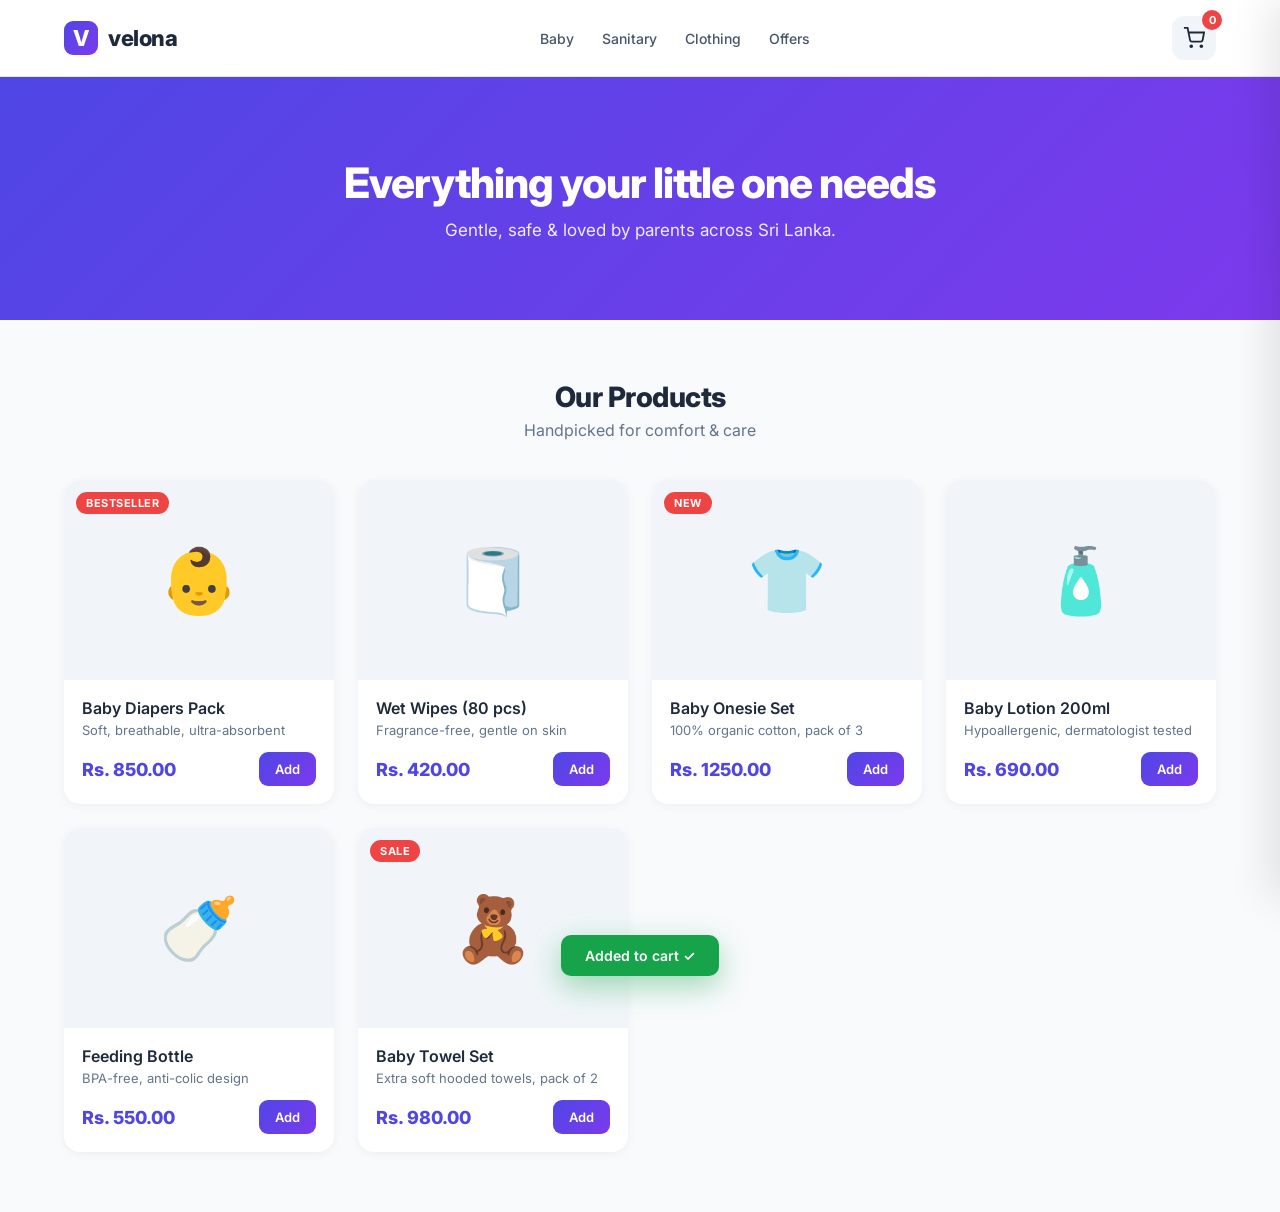
==== index.html @ c4cce5a5 "Initial commit - Velona shop" ====
<!DOCTYPE html>
<html lang="en">
<head>
<meta charset="UTF-8">
<meta name="viewport" content="width=device-width, initial-scale=1.0">
<title>Velona — Baby Shop</title>
<link rel="stylesheet" href="style.css">
</head>
<body>

<!-- ============ NAVBAR ============ -->
<header class="navbar">
  <div class="nav-inner">
    <a href="index.html" class="logo">
      <span class="logo-mark">V</span>
      <span>velona</span>
    </a>
    <nav class="nav-links">
      <a href="#">Baby</a>
      <a href="#">Sanitary</a>
      <a href="#">Clothing</a>
      <a href="#">Offers</a>
    </nav>
    <button class="cart-btn" onclick="openCart()">
      <svg width="22" height="22" viewBox="0 0 24 24" fill="none" stroke="currentColor" stroke-width="2">
        <circle cx="9" cy="21" r="1"/><circle cx="20" cy="21" r="1"/>
        <path d="M1 1h4l2.68 13.39a2 2 0 0 0 2 1.61h9.72a2 2 0 0 0 2-1.61L23 6H6"/>
      </svg>
      <span class="cart-count" id="cartCount">0</span>
    </button>
  </div>
</header>

<!-- ============ HERO ============ -->
<section class="hero">
  <div class="hero-content">
    <h1>Everything your little one needs</h1>
    <p>Gentle, safe & loved by parents across Sri Lanka.</p>
  </div>
</section>

<!-- ============ PRODUCTS ============ -->
<section class="products">
  <div class="section-head">
    <h2>Our Products</h2>
    <p>Handpicked for comfort & care</p>
  </div>

  <div class="product-grid" id="productGrid">
    <!-- Products loaded by JS -->
  </div>
</section>

<!-- ============ CART DRAWER ============ -->
<div class="cart-overlay" id="cartOverlay" onclick="closeCart()"></div>
<aside class="cart-drawer" id="cartDrawer">
  <div class="cart-head">
    <h3>Your Cart</h3>
    <button onclick="closeCart()" class="close-cart">✕</button>
  </div>

  <div class="cart-items" id="cartItems">
    <p class="empty-cart">Your cart is empty 🛒</p>
  </div>

  <div class="cart-foot">
    <div class="cart-total">
      <span>Total</span>
      <strong id="cartTotal">Rs. 0.00</strong>
    </div>
    <button class="checkout-btn" id="checkoutBtn" onclick="goToCheckout()" disabled>
      Proceed to Checkout →
    </button>
  </div>
</aside>

<!-- ============ TOAST ============ -->
<div class="toast" id="toast">Added to cart ✓</div>

<script src="script.js"></script>
</body>
</html>
---- style.css ----
@import url('https://fonts.googleapis.com/css2?family=Inter:wght@400;500;600;700;800&display=swap');

* {
  box-sizing: border-box;
  font-family: 'Inter', sans-serif;
  margin: 0;
  padding: 0;
}

body {
  background: #f8fafc;
  color: #1e293b;
}

/* ============ NAVBAR ============ */
.navbar {
  background: white;
  border-bottom: 1px solid #e2e8f0;
  position: sticky;
  top: 0;
  z-index: 100;
}

.nav-inner {
  max-width: 1200px;
  margin: 0 auto;
  padding: 16px 24px;
  display: flex;
  align-items: center;
  justify-content: space-between;
  gap: 20px;
}

.logo {
  display: flex;
  align-items: center;
  gap: 10px;
  font-size: 22px;
  font-weight: 800;
  color: #1e293b;
  text-decoration: none;
  letter-spacing: -0.5px;
}

.logo-mark {
  width: 34px;
  height: 34px;
  background: linear-gradient(135deg, #4f46e5, #7c3aed);
  color: white;
  border-radius: 9px;
  display: flex;
  align-items: center;
  justify-content: center;
  font-weight: 800;
}

.nav-links {
  display: flex;
  gap: 28px;
  flex: 1;
  justify-content: center;
}

.nav-links a {
  color: #475569;
  text-decoration: none;
  font-weight: 500;
  font-size: 14px;
  transition: color 0.2s;
}

.nav-links a:hover { color: #4f46e5; }

.cart-btn {
  position: relative;
  background: #f1f5f9;
  border: none;
  width: 44px;
  height: 44px;
  border-radius: 12px;
  cursor: pointer;
  display: flex;
  align-items: center;
  justify-content: center;
  color: #1e293b;
  transition: 0.2s;
}

.cart-btn:hover { background: #e2e8f0; }

.cart-count {
  position: absolute;
  top: -6px;
  right: -6px;
  background: #ef4444;
  color: white;
  font-size: 11px;
  font-weight: 700;
  min-width: 20px;
  height: 20px;
  border-radius: 10px;
  display: flex;
  align-items: center;
  justify-content: center;
  padding: 0 5px;
}

/* ============ HERO ============ */
.hero {
  background: linear-gradient(135deg, #4f46e5, #7c3aed);
  color: white;
  padding: 80px 24px;
  text-align: center;
}

.hero-content h1 {
  font-size: 42px;
  font-weight: 800;
  margin-bottom: 12px;
  letter-spacing: -1px;
}

.hero-content p {
  font-size: 17px;
  opacity: 0.9;
}

/* ============ PRODUCTS ============ */
.products {
  max-width: 1200px;
  margin: 0 auto;
  padding: 60px 24px;
}

.section-head {
  text-align: center;
  margin-bottom: 40px;
}

.section-head h2 {
  font-size: 28px;
  font-weight: 800;
  letter-spacing: -0.5px;
  color: #1e293b;
}

.section-head p {
  color: #64748b;
  margin-top: 6px;
}

.product-grid {
  display: grid;
  grid-template-columns: repeat(auto-fill, minmax(240px, 1fr));
  gap: 24px;
}

.product-card {
  background: white;
  border-radius: 16px;
  overflow: hidden;
  box-shadow: 0 2px 10px rgba(0,0,0,0.05);
  transition: all 0.3s ease;
  display: flex;
  flex-direction: column;
}

.product-card:hover {
  transform: translateY(-6px);
  box-shadow: 0 15px 40px rgba(0,0,0,0.12);
}

.product-img {
  height: 200px;
  background: #f1f5f9;
  display: flex;
  align-items: center;
  justify-content: center;
  font-size: 64px;
  position: relative;
}

.product-badge {
  position: absolute;
  top: 12px;
  left: 12px;
  background: #ef4444;
  color: white;
  font-size: 11px;
  font-weight: 700;
  padding: 4px 10px;
  border-radius: 20px;
  text-transform: uppercase;
  letter-spacing: 0.5px;
}

.product-body {
  padding: 18px;
  flex: 1;
  display: flex;
  flex-direction: column;
}

.product-name {
  font-size: 16px;
  font-weight: 600;
  color: #1e293b;
  margin-bottom: 4px;
}

.product-desc {
  font-size: 13px;
  color: #64748b;
  margin-bottom: 14px;
  flex: 1;
}

.product-foot {
  display: flex;
  justify-content: space-between;
  align-items: center;
}

.product-price {
  font-size: 18px;
  font-weight: 800;
  color: #4f46e5;
}

.add-btn {
  background: linear-gradient(135deg, #4f46e5, #7c3aed);
  color: white;
  border: none;
  padding: 9px 16px;
  border-radius: 9px;
  font-weight: 600;
  font-size: 13px;
  cursor: pointer;
  transition: 0.2s;
}

.add-btn:hover {
  transform: scale(1.05);
  box-shadow: 0 6px 15px rgba(79,70,229,0.4);
}

.add-btn:active { transform: scale(0.95); }

/* ============ CART DRAWER ============ */
.cart-overlay {
  display: none;
  position: fixed;
  inset: 0;
  background: rgba(15,23,42,0.5);
  z-index: 200;
  animation: fadeIn 0.25s;
}
.cart-overlay.show { display: block; }

@keyframes fadeIn { from { opacity: 0; } to { opacity: 1; } }

.cart-drawer {
  position: fixed;
  top: 0;
  right: 0;
  width: 100%;
  max-width: 400px;
  height: 100vh;
  background: white;
  z-index: 201;
  transform: translateX(100%);
  transition: transform 0.35s cubic-bezier(0.4, 0, 0.2, 1);
  display: flex;
  flex-direction: column;
  box-shadow: -10px 0 40px rgba(0,0,0,0.1);
}

.cart-drawer.show { transform: translateX(0); }

.cart-head {
  padding: 22px;
  border-bottom: 1px solid #e2e8f0;
  display: flex;
  justify-content: space-between;
  align-items: center;
}

.cart-head h3 {
  font-size: 18px;
  font-weight: 700;
}

.close-cart {
  background: #f1f5f9;
  border: none;
  width: 34px;
  height: 34px;
  border-radius: 50%;
  cursor: pointer;
  font-size: 14px;
}

.cart-items {
  flex: 1;
  overflow-y: auto;
  padding: 16px 22px;
}

.empty-cart {
  text-align: center;
  color: #94a3b8;
  padding: 40px 20px;
}

.cart-item {
  display: flex;
  gap: 12px;
  padding: 14px 0;
  border-bottom: 1px solid #f1f5f9;
  align-items: center;
}

.cart-item-img {
  width: 56px;
  height: 56px;
  background: #f1f5f9;
  border-radius: 10px;
  display: flex;
  align-items: center;
  justify-content: center;
  font-size: 26px;
  flex-shrink: 0;
}

.cart-item-info { flex: 1; }

.cart-item-name {
  font-size: 14px;
  font-weight: 600;
  color: #1e293b;
}

.cart-item-price {
  font-size: 13px;
  color: #4f46e5;
  font-weight: 600;
  margin-top: 2px;
}

.qty-controls {
  display: flex;
  align-items: center;
  gap: 6px;
  margin-top: 6px;
}

.qty-btn {
  background: #f1f5f9;
  border: none;
  width: 24px;
  height: 24px;
  border-radius: 6px;
  cursor: pointer;
  font-weight: 700;
  color: #475569;
}

.qty-btn:hover { background: #e2e8f0; }

.qty-num {
  font-weight: 600;
  font-size: 13px;
  min-width: 20px;
  text-align: center;
}

.remove-btn {
  background: none;
  border: none;
  color: #ef4444;
  cursor: pointer;
  font-size: 12px;
  font-weight: 600;
  padding: 4px;
}

.cart-foot {
  padding: 22px;
  border-top: 1px solid #e2e8f0;
  background: #f8fafc;
}

.cart-total {
  display: flex;
  justify-content: space-between;
  align-items: center;
  margin-bottom: 14px;
  font-size: 15px;
  color: #64748b;
}

.cart-total strong {
  font-size: 20px;
  color: #1e293b;
  font-weight: 800;
}

.checkout-btn {
  width: 100%;
  padding: 14px;
  background: linear-gradient(135deg, #4f46e5, #7c3aed);
  color: white;
  border: none;
  border-radius: 10px;
  font-size: 15px;
  font-weight: 600;
  cursor: pointer;
  transition: 0.2s;
  box-shadow: 0 6px 18px rgba(79,70,229,0.35);
}

.checkout-btn:hover:not(:disabled) {
  transform: translateY(-2px);
  box-shadow: 0 10px 25px rgba(79,70,229,0.5);
}

.checkout-btn:disabled {
  opacity: 0.5;
  cursor: not-allowed;
}

/* ============ TOAST ============ */
.toast {
  position: fixed;
  bottom: 24px;
  left: 50%;
  transform: translateX(-50%) translateY(100px);
  background: #16a34a;
  color: white;
  padding: 12px 24px;
  border-radius: 10px;
  font-weight: 600;
  font-size: 14px;
  box-shadow: 0 10px 30px rgba(22,163,74,0.4);
  transition: transform 0.35s cubic-bezier(0.4, 0, 0.2, 1);
  z-index: 999;
}

.toast.show { transform: translateX(-50%) translateY(0); }

/* ============ CHECKOUT PAGE ============ */
.checkout-page { background: #f8fafc; }

.back-link {
  color: #64748b;
  text-decoration: none;
  font-weight: 500;
  font-size: 14px;
}

.back-link:hover { color: #4f46e5; }

.checkout-container {
  max-width: 1100px;
  margin: 0 auto;
  padding: 40px 24px;
}

.checkout-grid {
  display: grid;
  grid-template-columns: 1.4fr 1fr;
  gap: 32px;
  align-items: start;
}

.page-title {
  font-size: 28px;
  font-weight: 800;
  margin-bottom: 24px;
  letter-spacing: -0.5px;
}

.checkout-form-col {
  background: white;
  padding: 32px;
  border-radius: 20px;
  box-shadow: 0 2px 10px rgba(0,0,0,0.05);
}

.section-title {
  font-size: 11px;
  font-weight: 700;
  color: #94a3b8;
  text-transform: uppercase;
  letter-spacing: 0.8px;
  margin: 22px 0 12px;
  display: flex;
  align-items: center;
  gap: 8px;
}

.section-title::after {
  content: '';
  flex: 1;
  height: 1px;
  background: #f1f5f9;
}

.field { margin-bottom: 14px; }

.field label {
  display: block;
  font-size: 12px;
  font-weight: 600;
  color: #475569;
  margin-bottom: 6px;
  text-transform: uppercase;
  letter-spacing: 0.4px;
}

.field label .req { color: #ef4444; }

.input-wrapper { position: relative; }

.input-wrapper input,
.input-wrapper select {
  width: 100%;
  padding: 12px 14px;
  border: 1.5px solid #e2e8f0;
  border-radius: 10px;
  font-size: 14px;
  background: #f8fafc;
  outline: none;
  transition: all 0.2s;
  font-family: inherit;
}

.input-wrapper input:focus,
.input-wrapper select:focus {
  border-color: #4f46e5;
  background: white;
  box-shadow: 0 0 0 3px rgba(79,70,229,0.12);
}

.input-wrapper.error input,
.input-wrapper.error select {
  border-color: #ef4444;
  background: #fef2f2;
  box-shadow: 0 0 0 3px rgba(239,68,68,0.12);
}

.input-wrapper.success input {
  border-color: #16a34a;
  background: #f0fdf4;
}

.error-msg {
  display: none;
  font-size: 12px;
  color: #ef4444;
  margin-top: 5px;
  font-weight: 500;
}
.error-msg.show { display: block; }

.row-2 {
  display: grid;
  grid-template-columns: 1fr 1fr;
  gap: 12px;
}

.toggle-pass {
  position: absolute;
  right: 12px;
  top: 50%;
  transform: translateY(-50%);
  background: none;
  border: none;
  cursor: pointer;
  color: #94a3b8;
}

/* Card type */
.card-type-options {
  display: flex;
  gap: 10px;
  margin-bottom: 6px;
}

.type-btn {
  flex: 1;
  padding: 12px 6px;
  border: 2px solid #e2e8f0;
  border-radius: 10px;
  background: #f8fafc;
  cursor: pointer;
  transition: 0.2s;
  display: flex;
  flex-direction: column;
  align-items: center;
  gap: 6px;
}

.type-btn:hover, .type-btn.active {
  border-color: #4f46e5;
  background: #eef2ff;
}

.type-btn svg { width: 44px; height: 22px; }
.type-btn span { font-size: 11px; font-weight: 600; color: #475569; }

.card-type-error {
  display: none;
  font-size: 12px;
  color: #ef4444;
  margin-bottom: 10px;
}
.card-type-error.show { display: block; }

.continue-btn {
  width: 100%;
  padding: 14px;
  background: linear-gradient(135deg, #4f46e5, #7c3aed);
  color: white;
  border: none;
  border-radius: 10px;
  font-size: 15px;
  font-weight: 600;
  cursor: pointer;
  margin-top: 12px;
  box-shadow: 0 6px 18px rgba(79,70,229,0.35);
  transition: 0.2s;
}

.continue-btn:hover {
  transform: translateY(-2px);
  box-shadow: 0 10px 25px rgba(79,70,229,0.5);
}

/* Order summary */
.summary-card {
  background: white;
  padding: 24px;
  border-radius: 20px;
  box-shadow: 0 2px 10px rgba(0,0,0,0.05);
  position: sticky;
  top: 90px;
}

.summary-card h3 {
  font-size: 16px;
  font-weight: 700;
  margin-bottom: 18px;
}

.summary-item {
  display: flex;
  gap: 12px;
  padding: 12px 0;
  border-bottom: 1px solid #f1f5f9;
  align-items: center;
}

.summary-item-img {
  width: 48px;
  height: 48px;
  background: #f1f5f9;
  border-radius: 8px;
  display: flex;
  align-items: center;
  justify-content: center;
  font-size: 24px;
}

.summary-item-info { flex: 1; }

.summary-item-name {
  font-size: 13px;
  font-weight: 600;
}

.summary-item-qty {
  font-size: 12px;
  color: #64748b;
}

.summary-item-price {
  font-size: 13px;
  font-weight: 700;
  color: #1e293b;
}

.summary-totals {
  margin-top: 16px;
  padding-top: 16px;
  border-top: 2px solid #f1f5f9;
}

.summary-row {
  display: flex;
  justify-content: space-between;
  font-size: 14px;
  color: #64748b;
  margin-bottom: 8px;
}

.summary-row.total-row {
  font-size: 17px;
  font-weight: 800;
  color: #1e293b;
  margin-top: 12px;
  padding-top: 12px;
  border-top: 1px solid #e2e8f0;
}

.free { color: #16a34a; font-weight: 600; }

/* ============ PAYMENT POPUP (reuse) ============ */
.overlay {
  display: none;
  position: fixed;
  inset: 0;
  background: rgba(15,23,42,0.7);
  backdrop-filter: blur(6px);
  justify-content: center;
  align-items: center;
  z-index: 999;
  padding: 20px;
}

.overlay.show { display: flex; animation: fadeIn 0.25s; }

.popup {
  width: 100%;
  max-width: 420px;
  background: white;
  border-radius: 20px;
  overflow: hidden;
  box-shadow: 0 25px 60px rgba(0,0,0,0.3);
  animation: pop 0.35s cubic-bezier(0.34, 1.56, 0.64, 1);
  max-height: 92vh;
  display: flex;
  flex-direction: column;
}

@keyframes pop {
  from { transform: scale(0.85) translateY(20px); opacity: 0; }
  to   { transform: scale(1) translateY(0); opacity: 1; }
}

.popup-header {
  background: linear-gradient(135deg, #4f46e5, #7c3aed);
  color: white;
  padding: 24px;
  position: relative;
  overflow: hidden;
}

.popup-header::before {
  content: '';
  position: absolute;
  width: 200px; height: 200px;
  border-radius: 50%;
  background: rgba(255,255,255,0.08);
  top: -80px; right: -60px;
}

.popup-header .brand {
  display: flex;
  align-items: center;
  gap: 10px;
  font-weight: 600;
  font-size: 15px;
  position: relative;
  z-index: 1;
}

.brand-logo-icon {
  width: 32px;
  height: 32px;
  background: white;
  color: #4f46e5;
  border-radius: 8px;
  display: flex;
  align-items: center;
  justify-content: center;
  font-weight: 800;
}

.popup-header .order {
  font-size: 12px;
  opacity: 0.8;
  margin-top: 8px;
}

.popup-header .amount {
  font-size: 28px;
  font-weight: 700;
  margin-top: 4px;
}

.close-btn {
  position: absolute;
  top: 18px; right: 18px;
  background: rgba(255,255,255,0.15);
  border: none;
  color: white;
  width: 32px;
  height: 32px;
  border-radius: 50%;
  cursor: pointer;
  z-index: 2;
}

.close-btn:hover {
  background: rgba(255,255,255,0.3);
  transform: rotate(90deg);
}

.popup-body {
  padding: 24px;
  overflow-y: auto;
}

.card-icon {
  position: absolute;
  right: 12px;
  top: 50%;
  transform: translateY(-50%);
  width: 32px;
  opacity: 0;
  transition: 0.25s;
  pointer-events: none;
}

.card-icon.visible { opacity: 1; }
.card-icon svg { width: 100%; }

.brand-row {
  display: flex;
  gap: 8px;
  margin-bottom: 16px;
}

.brand-logo {
  flex: 1;
  display: flex;
  align-items: center;
  justify-content: center;
  padding: 6px;
  border: 1.5px solid #e2e8f0;
  border-radius: 10px;
  background: #f8fafc;
  opacity: 0.5;
  filter: grayscale(100%);
  transition: 0.25s;
  cursor: pointer;
  height: 44px;
}

.brand-logo.active {
  opacity: 1;
  filter: grayscale(0%);
  border-color: #4f46e5;
  background: #eef2ff;
  box-shadow: 0 0 0 3px rgba(79,70,229,0.15);
}

.pay-now-btn {
  width: 100%;
  padding: 14px;
  background: linear-gradient(135deg, #4f46e5, #7c3aed);
  color: white;
  border: none;
  border-radius: 10px;
  font-size: 15px;
  font-weight: 600;
  cursor: pointer;
  margin-top: 8px;
  display: flex;
  align-items: center;
  justify-content: center;
  gap: 8px;
  box-shadow: 0 6px 18px rgba(79,70,229,0.35);
}

.pay-now-btn:disabled {
  opacity: 0.7;
  cursor: not-allowed;
}

.spinner {
  width: 16px;
  height: 16px;
  border: 2px solid rgba(255,255,255,0.4);
  border-top-color: white;
  border-radius: 50%;
  animation: spin 0.7s linear infinite;
  display: none;
}

.pay-now-btn.loading .spinner { display: block; }
@keyframes spin { to { transform: rotate(360deg); } }

.status-msg {
  text-align: center;
  margin-top: 14px;
  font-size: 13px;
  font-weight: 500;
  min-height: 20px;
}
.status-msg.success { color: #16a34a; }
.status-msg.error { color: #dc2626; }
.status-msg.loading { color: #64748b; }

.secure-badge {
  display: flex;
  align-items: center;
  justify-content: center;
  gap: 6px;
  font-size: 11px;
  color: #94a3b8;
  margin-top: 14px;
  padding-top: 14px;
  border-top: 1px solid #f1f5f9;
}

/* ============ SUCCESS MODAL ============ */
.success-box {
  background: white;
  border-radius: 20px;
  padding: 48px 32px;
  max-width: 400px;
  text-align: center;
  animation: pop 0.4s cubic-bezier(0.34, 1.56, 0.64, 1);
}

.check-circle {
  width: 80px;
  height: 80px;
  margin: 0 auto 20px;
  animation: popIn 0.5s ease 0.2s both;
}

@keyframes popIn {
  from { transform: scale(0); opacity: 0; }
  to { transform: scale(1); opacity: 1; }
}

.check-circle path {
  stroke-dasharray: 50;
  stroke-dashoffset: 50;
  animation: draw 0.5s ease 0.5s forwards;
}

@keyframes draw { to { stroke-dashoffset: 0; } }

.success-box h2 {
  font-size: 22px;
  font-weight: 800;
  color: #1e293b;
  margin-bottom: 8px;
}

.success-box p {
  color: #64748b;
  font-size: 14px;
  margin-bottom: 6px;
}

.order-ref {
  font-size: 13px;
  color: #94a3b8 !important;
  margin: 16px 0 24px !important;
}

.back-shop-btn {
  display: inline-block;
  padding: 12px 28px;
  background: linear-gradient(135deg, #4f46e5, #7c3aed);
  color: white;
  text-decoration: none;
  border-radius: 10px;
  font-weight: 600;
  font-size: 14px;
  box-shadow: 0 6px 18px rgba(79,70,229,0.35);
}

/* ============ RESPONSIVE ============ */
@media (max-width: 900px) {
  .checkout-grid {
    grid-template-columns: 1fr;
  }
  .summary-card { position: static; }
  .nav-links { display: none; }
}

@media (max-width: 600px) {
  .hero-content h1 { font-size: 28px; }
  .products { padding: 40px 16px; }
  .checkout-form-col { padding: 20px; }
}
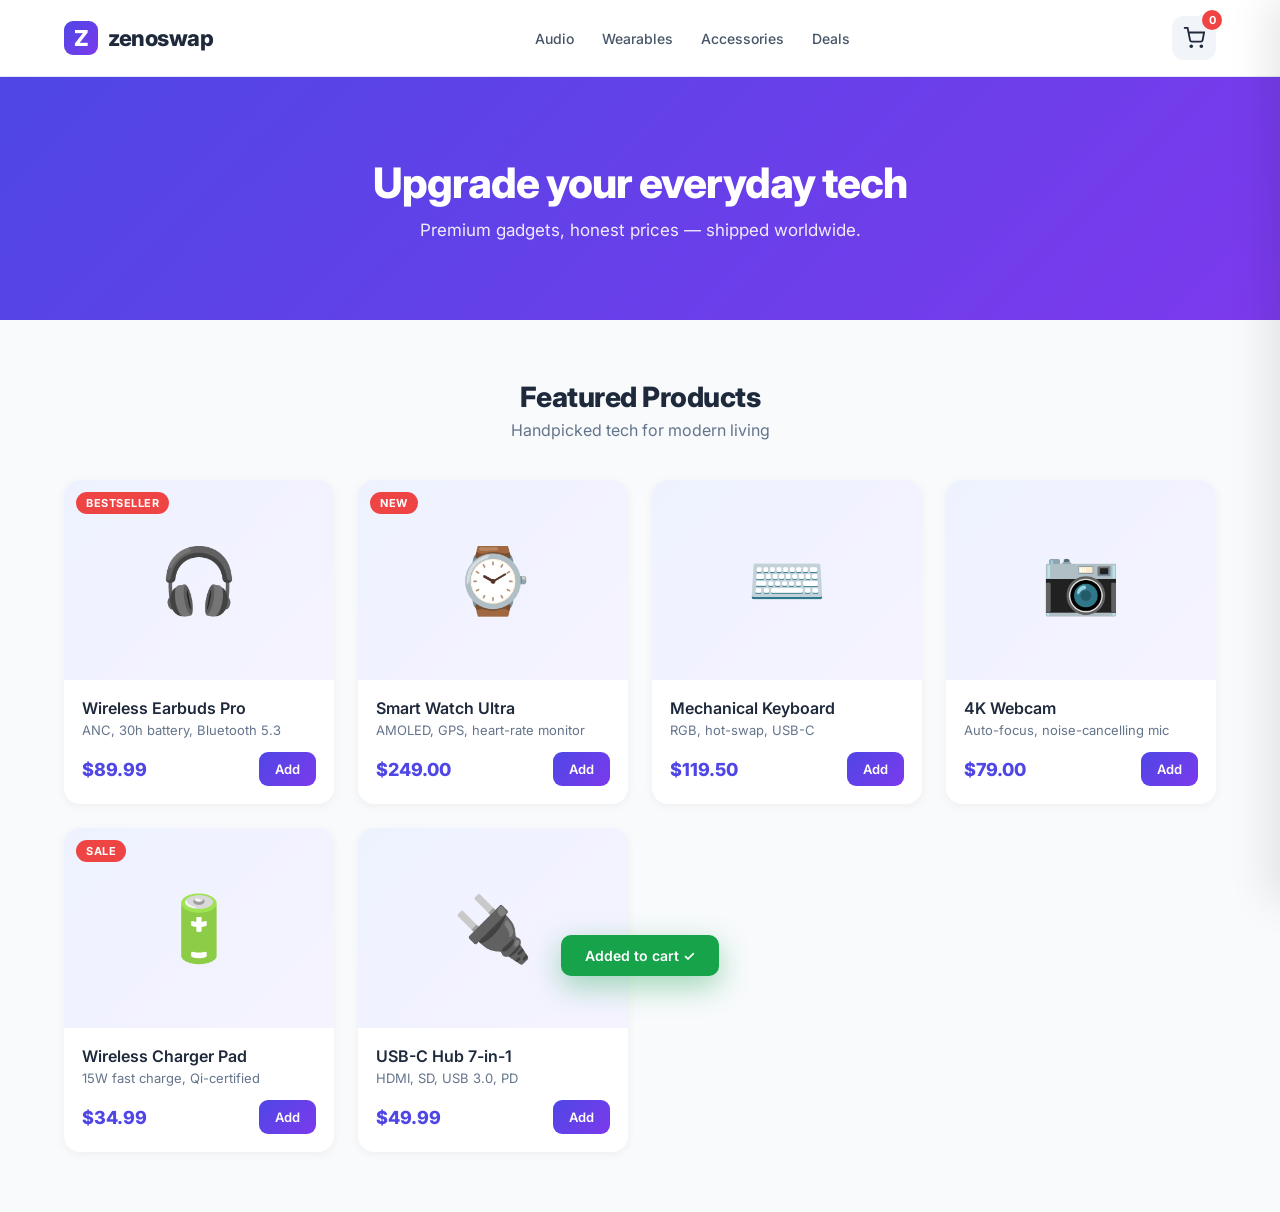
==== commit 858d3296: "Update to ZenoSwap branding with USD prices" ====
--- a/index.html
+++ b/index.html
@@ -3,23 +3,22 @@
 <head>
 <meta charset="UTF-8">
 <meta name="viewport" content="width=device-width, initial-scale=1.0">
-<title>Velona — Baby Shop</title>
+<title>ZenoSwap — Modern Tech Store</title>
 <link rel="stylesheet" href="style.css">
 </head>
 <body>
 
-<!-- ============ NAVBAR ============ -->
 <header class="navbar">
   <div class="nav-inner">
     <a href="index.html" class="logo">
-      <span class="logo-mark">V</span>
-      <span>velona</span>
+      <span class="logo-mark">Z</span>
+      <span>zenoswap</span>
     </a>
     <nav class="nav-links">
-      <a href="#">Baby</a>
-      <a href="#">Sanitary</a>
-      <a href="#">Clothing</a>
-      <a href="#">Offers</a>
+      <a href="#">Audio</a>
+      <a href="#">Wearables</a>
+      <a href="#">Accessories</a>
+      <a href="#">Deals</a>
     </nav>
     <button class="cart-btn" onclick="openCart()">
       <svg width="22" height="22" viewBox="0 0 24 24" fill="none" stroke="currentColor" stroke-width="2">
@@ -31,42 +30,35 @@
   </div>
 </header>
 
-<!-- ============ HERO ============ -->
 <section class="hero">
   <div class="hero-content">
-    <h1>Everything your little one needs</h1>
-    <p>Gentle, safe & loved by parents across Sri Lanka.</p>
+    <h1>Upgrade your everyday tech</h1>
+    <p>Premium gadgets, honest prices — shipped worldwide.</p>
   </div>
 </section>
 
-<!-- ============ PRODUCTS ============ -->
 <section class="products">
   <div class="section-head">
-    <h2>Our Products</h2>
-    <p>Handpicked for comfort & care</p>
+    <h2>Featured Products</h2>
+    <p>Handpicked tech for modern living</p>
   </div>
-
-  <div class="product-grid" id="productGrid">
-    <!-- Products loaded by JS -->
-  </div>
+  <div class="product-grid" id="productGrid"></div>
 </section>
 
-<!-- ============ CART DRAWER ============ -->
+<!-- CART DRAWER -->
 <div class="cart-overlay" id="cartOverlay" onclick="closeCart()"></div>
 <aside class="cart-drawer" id="cartDrawer">
   <div class="cart-head">
     <h3>Your Cart</h3>
     <button onclick="closeCart()" class="close-cart">✕</button>
   </div>
-
   <div class="cart-items" id="cartItems">
     <p class="empty-cart">Your cart is empty 🛒</p>
   </div>
-
   <div class="cart-foot">
     <div class="cart-total">
       <span>Total</span>
-      <strong id="cartTotal">Rs. 0.00</strong>
+      <strong id="cartTotal">$0.00</strong>
     </div>
     <button class="checkout-btn" id="checkoutBtn" onclick="goToCheckout()" disabled>
       Proceed to Checkout →
@@ -74,7 +66,6 @@
   </div>
 </aside>
 
-<!-- ============ TOAST ============ -->
 <div class="toast" id="toast">Added to cart ✓</div>
 
 <script src="script.js"></script>
--- a/style.css
+++ b/style.css
@@ -85,7 +85,6 @@
   color: #1e293b;
   transition: 0.2s;
 }
-
 .cart-btn:hover { background: #e2e8f0; }
 
 .cart-count {
@@ -172,7 +171,7 @@
 
 .product-img {
   height: 200px;
-  background: #f1f5f9;
+  background: linear-gradient(135deg, #eef2ff, #f5f3ff);
   display: flex;
   align-items: center;
   justify-content: center;
@@ -274,7 +273,6 @@
   flex-direction: column;
   box-shadow: -10px 0 40px rgba(0,0,0,0.1);
 }
-
 .cart-drawer.show { transform: translateX(0); }
 
 .cart-head {
@@ -284,11 +282,7 @@
   justify-content: space-between;
   align-items: center;
 }
-
-.cart-head h3 {
-  font-size: 18px;
-  font-weight: 700;
-}
+.cart-head h3 { font-size: 18px; font-weight: 700; }
 
 .close-cart {
   background: #f1f5f9;
@@ -323,7 +317,7 @@
 .cart-item-img {
   width: 56px;
   height: 56px;
-  background: #f1f5f9;
+  background: linear-gradient(135deg, #eef2ff, #f5f3ff);
   border-radius: 10px;
   display: flex;
   align-items: center;
@@ -364,7 +358,6 @@
   font-weight: 700;
   color: #475569;
 }
-
 .qty-btn:hover { background: #e2e8f0; }
 
 .qty-num {
@@ -423,11 +416,7 @@
   transform: translateY(-2px);
   box-shadow: 0 10px 25px rgba(79,70,229,0.5);
 }
-
-.checkout-btn:disabled {
-  opacity: 0.5;
-  cursor: not-allowed;
-}
+.checkout-btn:disabled { opacity: 0.5; cursor: not-allowed; }
 
 /* ============ TOAST ============ */
 .toast {
@@ -445,7 +434,6 @@
   transition: transform 0.35s cubic-bezier(0.4, 0, 0.2, 1);
   z-index: 999;
 }
-
 .toast.show { transform: translateX(-50%) translateY(0); }
 
 /* ============ CHECKOUT PAGE ============ */
@@ -457,7 +445,6 @@
   font-weight: 500;
   font-size: 14px;
 }
-
 .back-link:hover { color: #4f46e5; }
 
 .checkout-container {
@@ -498,7 +485,6 @@
   align-items: center;
   gap: 8px;
 }
-
 .section-title::after {
   content: '';
   flex: 1;
@@ -517,7 +503,6 @@
   text-transform: uppercase;
   letter-spacing: 0.4px;
 }
-
 .field label .req { color: #ef4444; }
 
 .input-wrapper { position: relative; }
@@ -580,7 +565,6 @@
   color: #94a3b8;
 }
 
-/* Card type */
 .card-type-options {
   display: flex;
   gap: 10px;
@@ -631,7 +615,6 @@
   box-shadow: 0 6px 18px rgba(79,70,229,0.35);
   transition: 0.2s;
 }
-
 .continue-btn:hover {
   transform: translateY(-2px);
   box-shadow: 0 10px 25px rgba(79,70,229,0.5);
@@ -646,7 +629,6 @@
   position: sticky;
   top: 90px;
 }
-
 .summary-card h3 {
   font-size: 16px;
   font-weight: 700;
@@ -664,7 +646,7 @@
 .summary-item-img {
   width: 48px;
   height: 48px;
-  background: #f1f5f9;
+  background: linear-gradient(135deg, #eef2ff, #f5f3ff);
   border-radius: 8px;
   display: flex;
   align-items: center;
@@ -673,22 +655,9 @@
 }
 
 .summary-item-info { flex: 1; }
-
-.summary-item-name {
-  font-size: 13px;
-  font-weight: 600;
-}
-
-.summary-item-qty {
-  font-size: 12px;
-  color: #64748b;
-}
-
-.summary-item-price {
-  font-size: 13px;
-  font-weight: 700;
-  color: #1e293b;
-}
+.summary-item-name { font-size: 13px; font-weight: 600; }
+.summary-item-qty { font-size: 12px; color: #64748b; }
+.summary-item-price { font-size: 13px; font-weight: 700; color: #1e293b; }
 
 .summary-totals {
   margin-top: 16px;
@@ -715,7 +684,7 @@
 
 .free { color: #16a34a; font-weight: 600; }
 
-/* ============ PAYMENT POPUP (reuse) ============ */
+/* ============ PAYMENT POPUP ============ */
 .overlay {
   display: none;
   position: fixed;
@@ -727,7 +696,6 @@
   z-index: 999;
   padding: 20px;
 }
-
 .overlay.show { display: flex; animation: fadeIn 0.25s; }
 
 .popup {
@@ -811,7 +779,6 @@
   cursor: pointer;
   z-index: 2;
 }
-
 .close-btn:hover {
   background: rgba(255,255,255,0.3);
   transform: rotate(90deg);
@@ -832,7 +799,6 @@
   transition: 0.25s;
   pointer-events: none;
 }
-
 .card-icon.visible { opacity: 1; }
 .card-icon svg { width: 100%; }
 
@@ -883,11 +849,7 @@
   gap: 8px;
   box-shadow: 0 6px 18px rgba(79,70,229,0.35);
 }
-
-.pay-now-btn:disabled {
-  opacity: 0.7;
-  cursor: not-allowed;
-}
+.pay-now-btn:disabled { opacity: 0.7; cursor: not-allowed; }
 
 .spinner {
   width: 16px;
@@ -898,7 +860,6 @@
   animation: spin 0.7s linear infinite;
   display: none;
 }
-
 .pay-now-btn.loading .spinner { display: block; }
 @keyframes spin { to { transform: rotate(360deg); } }
 
@@ -925,7 +886,7 @@
   border-top: 1px solid #f1f5f9;
 }
 
-/* ============ SUCCESS MODAL ============ */
+/* ============ SUCCESS ============ */
 .success-box {
   background: white;
   border-radius: 20px;
@@ -952,7 +913,6 @@
   stroke-dashoffset: 50;
   animation: draw 0.5s ease 0.5s forwards;
 }
-
 @keyframes draw { to { stroke-dashoffset: 0; } }
 
 .success-box h2 {
@@ -988,9 +948,7 @@
 
 /* ============ RESPONSIVE ============ */
 @media (max-width: 900px) {
-  .checkout-grid {
-    grid-template-columns: 1fr;
-  }
+  .checkout-grid { grid-template-columns: 1fr; }
   .summary-card { position: static; }
   .nav-links { display: none; }
 }
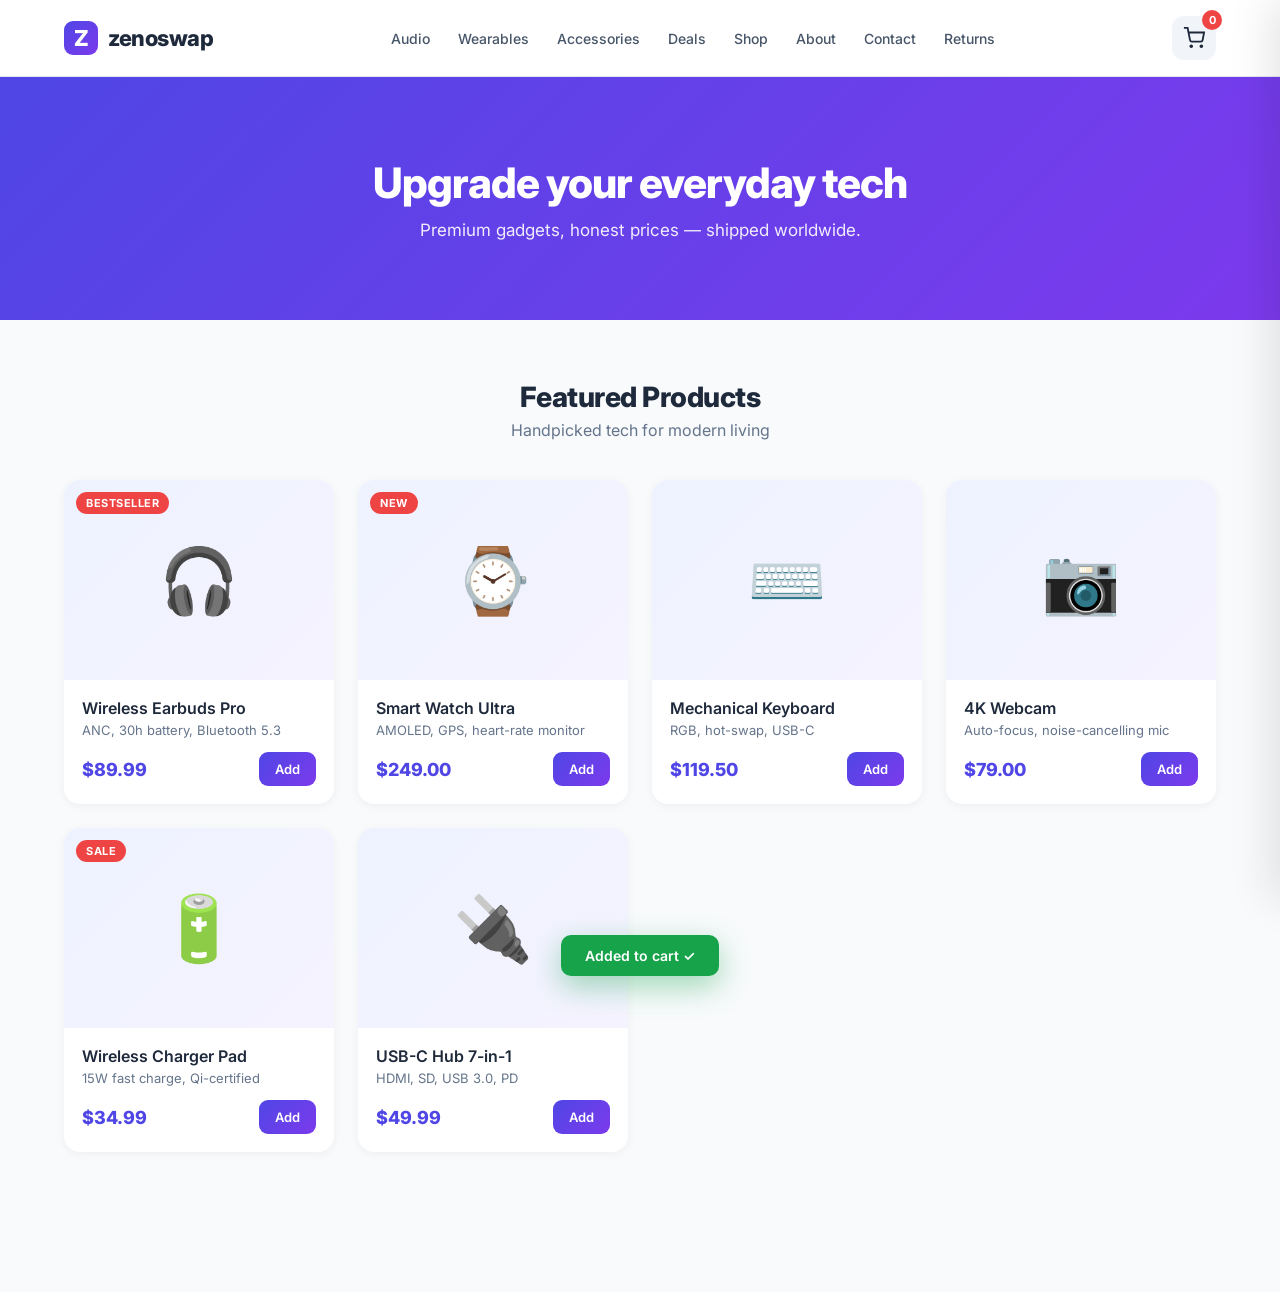
==== commit 6224539b: "Add legal pages, footer, and contact form" ====
--- a/index.html
+++ b/index.html
@@ -19,6 +19,10 @@
       <a href="#">Wearables</a>
       <a href="#">Accessories</a>
       <a href="#">Deals</a>
+      <a href="index.html">Shop</a>
+      <a href="about.html">About</a>
+      <a href="contact.html">Contact</a>
+      <a href="returns.html">Returns</a>
     </nav>
     <button class="cart-btn" onclick="openCart()">
       <svg width="22" height="22" viewBox="0 0 24 24" fill="none" stroke="currentColor" stroke-width="2">
@@ -68,6 +72,12 @@
 
 <div class="toast" id="toast">Added to cart ✓</div>
 
+<!-- ළඟම </body> එකට උඩින් -->
+<footer class="site-footer">
+  <!-- footer code එක -->
+</footer>
+
+
 <script src="script.js"></script>
 </body>
 </html>
--- a/style.css
+++ b/style.css
@@ -957,4 +957,447 @@
   .hero-content h1 { font-size: 28px; }
   .products { padding: 40px 16px; }
   .checkout-form-col { padding: 20px; }
+}
+
+/* ============ FOOTER ============ */
+.site-footer {
+  background: #0f172a;
+  color: #cbd5e1;
+  margin-top: 80px;
+}
+
+.footer-inner {
+  max-width: 1200px;
+  margin: 0 auto;
+  padding: 60px 24px 40px;
+  display: grid;
+  grid-template-columns: 1.5fr 1fr 1fr 1fr 1.5fr;
+  gap: 40px;
+}
+
+.footer-brand .logo {
+  color: white;
+  margin-bottom: 16px;
+}
+
+.footer-desc {
+  font-size: 14px;
+  line-height: 1.7;
+  color: #94a3b8;
+  margin-bottom: 20px;
+}
+
+.social-row {
+  display: flex;
+  gap: 12px;
+}
+
+.social-row a {
+  width: 36px;
+  height: 36px;
+  background: rgba(255,255,255,0.08);
+  border-radius: 9px;
+  display: flex;
+  align-items: center;
+  justify-content: center;
+  color: #cbd5e1;
+  transition: 0.2s;
+}
+
+.social-row a:hover {
+  background: #4f46e5;
+  color: white;
+  transform: translateY(-2px);
+}
+
+.footer-col h4 {
+  color: white;
+  font-size: 13px;
+  font-weight: 700;
+  text-transform: uppercase;
+  letter-spacing: 0.8px;
+  margin-bottom: 18px;
+}
+
+.footer-col ul {
+  list-style: none;
+  padding: 0;
+}
+
+.footer-col ul li {
+  margin-bottom: 12px;
+}
+
+.footer-col ul li a {
+  color: #94a3b8;
+  text-decoration: none;
+  font-size: 14px;
+  transition: 0.2s;
+}
+
+.footer-col ul li a:hover { color: white; }
+
+.contact-list li {
+  display: flex;
+  align-items: flex-start;
+  gap: 10px;
+  color: #94a3b8;
+  font-size: 14px;
+  line-height: 1.5;
+}
+
+.contact-list svg {
+  flex-shrink: 0;
+  margin-top: 3px;
+  color: #4f46e5;
+}
+
+.footer-bottom {
+  border-top: 1px solid rgba(255,255,255,0.08);
+  padding: 20px 24px;
+  max-width: 1200px;
+  margin: 0 auto;
+  display: flex;
+  justify-content: space-between;
+  align-items: center;
+  font-size: 13px;
+  color: #64748b;
+  flex-wrap: wrap;
+  gap: 10px;
+}
+
+.footer-legal a {
+  color: #94a3b8;
+  text-decoration: none;
+  margin: 0 4px;
+}
+
+.footer-legal a:hover { color: white; }
+
+/* ============ LEGAL PAGES ============ */
+.legal-page {
+  padding: 60px 24px 80px;
+  background: #f8fafc;
+  min-height: calc(100vh - 200px);
+}
+
+.legal-container {
+  max-width: 820px;
+  margin: 0 auto;
+  background: white;
+  padding: 60px;
+  border-radius: 20px;
+  box-shadow: 0 4px 20px rgba(0,0,0,0.04);
+}
+
+.legal-container h1 {
+  font-size: 36px;
+  font-weight: 800;
+  color: #1e293b;
+  margin-bottom: 8px;
+  letter-spacing: -1px;
+}
+
+.legal-updated {
+  color: #94a3b8;
+  font-size: 13px;
+  margin-bottom: 32px;
+}
+
+.legal-lead {
+  font-size: 17px;
+  color: #475569;
+  line-height: 1.7;
+  padding: 16px 20px;
+  background: #f1f5f9;
+  border-left: 4px solid #4f46e5;
+  border-radius: 8px;
+  margin-bottom: 32px;
+}
+
+.legal-content h2 {
+  font-size: 22px;
+  font-weight: 700;
+  color: #1e293b;
+  margin-top: 36px;
+  margin-bottom: 14px;
+  letter-spacing: -0.3px;
+}
+
+.legal-content h3 {
+  font-size: 16px;
+  font-weight: 600;
+  color: #334155;
+  margin-top: 20px;
+  margin-bottom: 10px;
+}
+
+.legal-content p {
+  color: #475569;
+  font-size: 15px;
+  line-height: 1.75;
+  margin-bottom: 14px;
+}
+
+.legal-content ul, .legal-content ol {
+  padding-left: 24px;
+  margin-bottom: 16px;
+}
+
+.legal-content li {
+  color: #475569;
+  font-size: 15px;
+  line-height: 1.75;
+  margin-bottom: 8px;
+}
+
+.legal-content a {
+  color: #4f46e5;
+  text-decoration: none;
+  font-weight: 500;
+}
+
+.legal-content a:hover { text-decoration: underline; }
+
+.legal-content strong { color: #1e293b; }
+
+/* ============ VALUES & STATS ============ */
+.values-grid {
+  display: grid;
+  grid-template-columns: repeat(2, 1fr);
+  gap: 16px;
+  margin: 24px 0;
+}
+
+.value-card {
+  padding: 24px;
+  background: #f8fafc;
+  border-radius: 14px;
+  border: 1px solid #e2e8f0;
+}
+
+.value-icon { font-size: 32px; margin-bottom: 10px; }
+
+.value-card h3 {
+  font-size: 16px;
+  font-weight: 700;
+  color: #1e293b;
+  margin-bottom: 6px;
+}
+
+.value-card p {
+  font-size: 14px;
+  color: #64748b;
+  line-height: 1.6;
+  margin: 0;
+}
+
+.stats-grid {
+  display: grid;
+  grid-template-columns: repeat(4, 1fr);
+  gap: 16px;
+  margin: 24px 0;
+}
+
+.stat {
+  text-align: center;
+  padding: 24px 12px;
+  background: linear-gradient(135deg, #eef2ff, #f5f3ff);
+  border-radius: 14px;
+}
+
+.stat strong {
+  display: block;
+  font-size: 28px;
+  color: #4f46e5;
+  font-weight: 800;
+  margin-bottom: 4px;
+}
+
+.stat span {
+  font-size: 12px;
+  color: #64748b;
+  font-weight: 500;
+}
+
+/* ============ POLICY ELEMENTS ============ */
+.policy-highlight {
+  display: flex;
+  gap: 16px;
+  padding: 24px;
+  background: linear-gradient(135deg, #eef2ff, #f5f3ff);
+  border-radius: 16px;
+  margin: 24px 0;
+  border: 1px solid #ddd6fe;
+}
+
+.policy-icon { font-size: 40px; flex-shrink: 0; }
+
+.policy-highlight h3 {
+  font-size: 18px;
+  font-weight: 700;
+  color: #4f46e5;
+  margin-bottom: 6px;
+}
+
+.policy-highlight p {
+  font-size: 14px;
+  color: #475569;
+  margin: 0;
+}
+
+.numbered-steps {
+  padding-left: 0 !important;
+  counter-reset: step;
+  list-style: none;
+}
+
+.numbered-steps li {
+  counter-increment: step;
+  position: relative;
+  padding-left: 50px;
+  padding-bottom: 20px;
+  margin-bottom: 0 !important;
+}
+
+.numbered-steps li::before {
+  content: counter(step);
+  position: absolute;
+  left: 0;
+  top: -2px;
+  width: 32px;
+  height: 32px;
+  background: linear-gradient(135deg, #4f46e5, #7c3aed);
+  color: white;
+  border-radius: 50%;
+  display: flex;
+  align-items: center;
+  justify-content: center;
+  font-weight: 700;
+  font-size: 14px;
+}
+
+.policy-table {
+  width: 100%;
+  border-collapse: collapse;
+  margin: 16px 0 24px;
+  font-size: 14px;
+}
+
+.policy-table th {
+  background: #f1f5f9;
+  color: #1e293b;
+  text-align: left;
+  padding: 12px;
+  font-weight: 600;
+  border-bottom: 2px solid #e2e8f0;
+}
+
+.policy-table td {
+  padding: 12px;
+  border-bottom: 1px solid #f1f5f9;
+  color: #475569;
+}
+
+/* ============ CONTACT PAGE ============ */
+.contact-grid {
+  display: grid;
+  grid-template-columns: 1.2fr 1fr;
+  gap: 32px;
+  margin-top: 32px;
+}
+
+.contact-form-card,
+.contact-info-card {
+  background: #f8fafc;
+  padding: 32px;
+  border-radius: 16px;
+  border: 1px solid #e2e8f0;
+}
+
+.contact-form-card h2,
+.contact-info-card h2 {
+  font-size: 20px;
+  font-weight: 700;
+  color: #1e293b;
+  margin-bottom: 20px;
+}
+
+.contact-form-card textarea {
+  width: 100%;
+  padding: 12px 14px;
+  border: 1.5px solid #e2e8f0;
+  border-radius: 10px;
+  font-size: 14px;
+  background: white;
+  outline: none;
+  resize: vertical;
+  font-family: inherit;
+  transition: 0.2s;
+}
+
+.contact-form-card textarea:focus {
+  border-color: #4f46e5;
+  box-shadow: 0 0 0 3px rgba(79,70,229,0.12);
+}
+
+.contact-method {
+  display: flex;
+  gap: 14px;
+  padding: 16px 0;
+  border-bottom: 1px solid #e2e8f0;
+}
+
+.contact-method:last-child { border-bottom: none; }
+
+.contact-icon {
+  width: 44px;
+  height: 44px;
+  background: white;
+  border-radius: 12px;
+  display: flex;
+  align-items: center;
+  justify-content: center;
+  font-size: 20px;
+  flex-shrink: 0;
+  box-shadow: 0 2px 6px rgba(0,0,0,0.05);
+}
+
+.contact-method h3 {
+  font-size: 14px;
+  font-weight: 700;
+  color: #1e293b;
+  margin-bottom: 4px;
+}
+
+.contact-method p {
+  font-size: 14px;
+  color: #475569;
+  line-height: 1.5;
+  margin: 0;
+}
+
+.contact-note {
+  font-size: 12px !important;
+  color: #94a3b8 !important;
+  margin-top: 4px !important;
+}
+
+/* ============ RESPONSIVE FOOTER + LEGAL ============ */
+@media (max-width: 900px) {
+  .footer-inner {
+    grid-template-columns: 1fr 1fr;
+    gap: 30px;
+  }
+  .footer-brand { grid-column: 1 / -1; }
+  .legal-container { padding: 40px 24px; }
+  .legal-container h1 { font-size: 28px; }
+  .values-grid, .stats-grid { grid-template-columns: 1fr 1fr; }
+  .contact-grid { grid-template-columns: 1fr; }
+}
+
+@media (max-width: 500px) {
+  .footer-inner { grid-template-columns: 1fr; }
+  .values-grid, .stats-grid { grid-template-columns: 1fr; }
+  .legal-container { padding: 32px 20px; }
 }
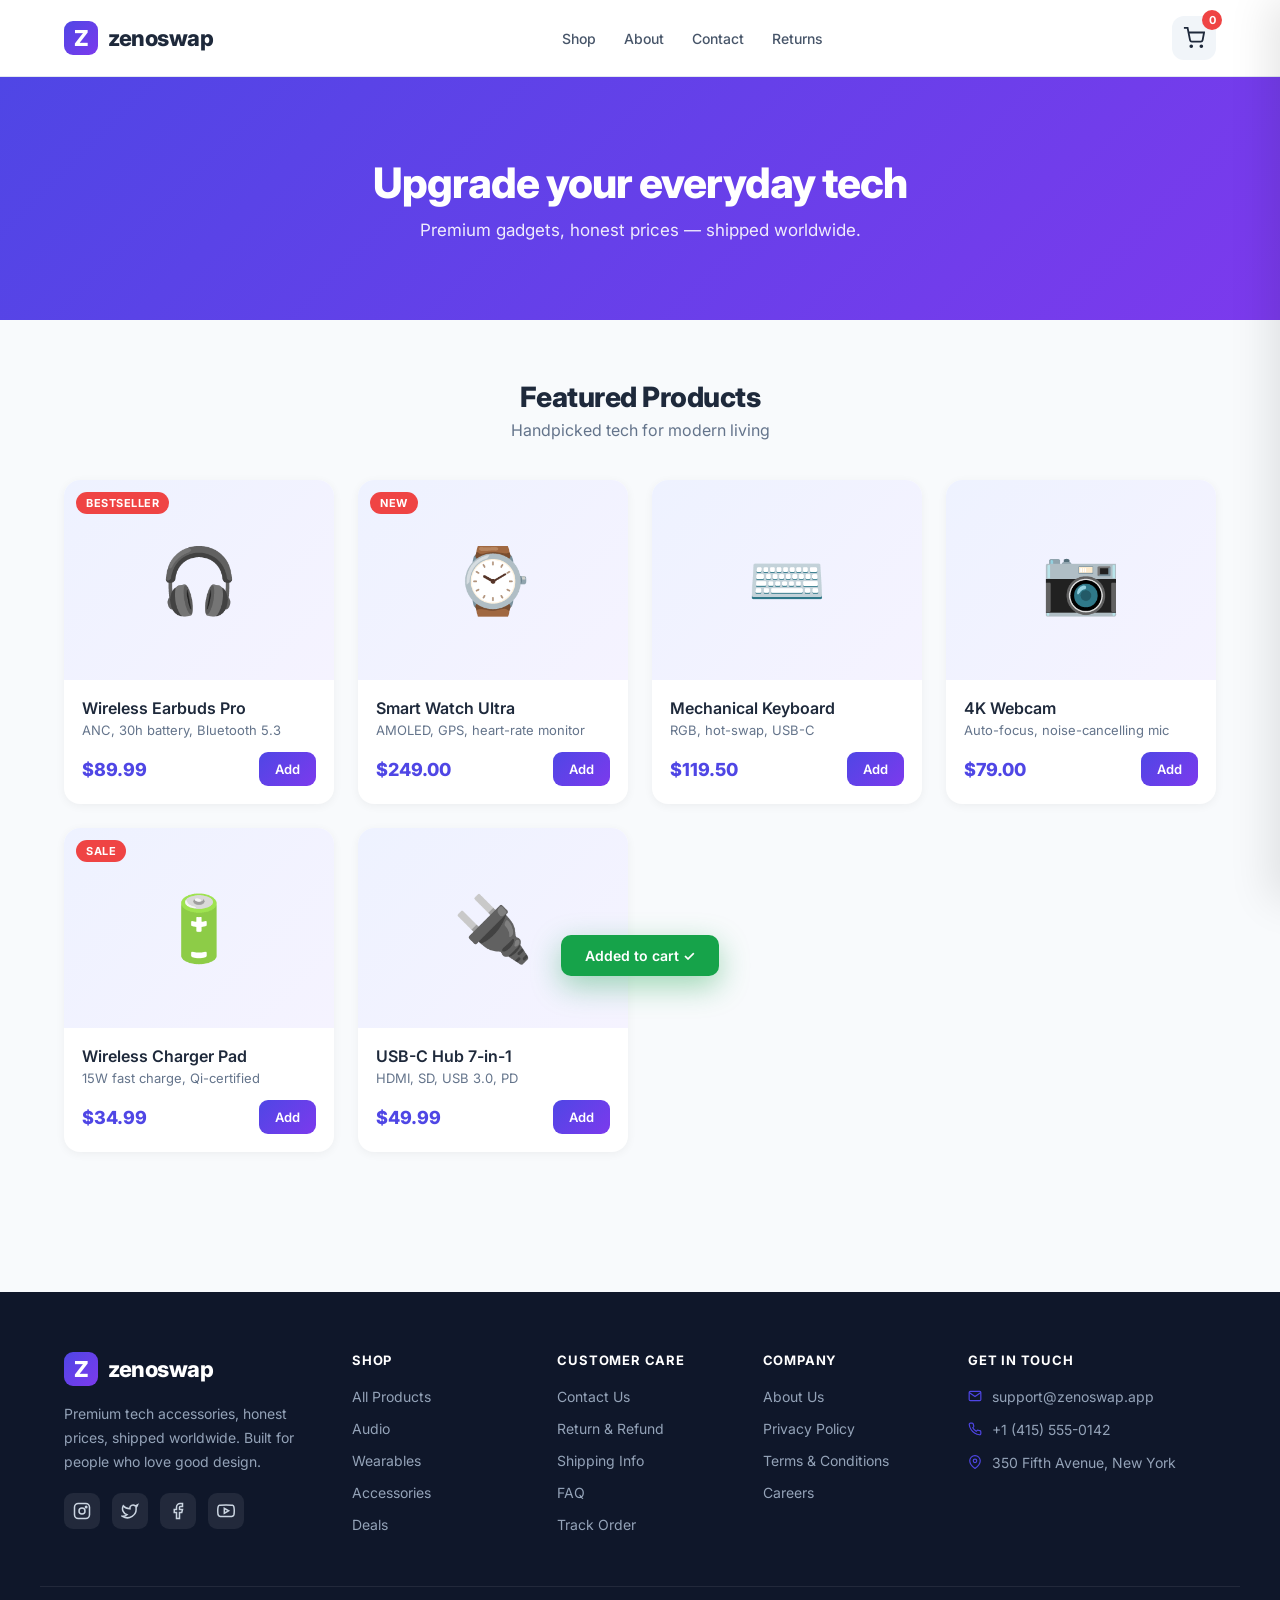
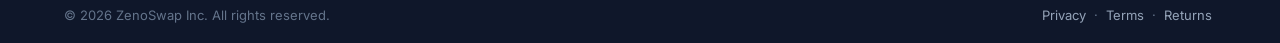
==== commit 36737242: "Add legal pages, footer, contact form — ZenoSwap USD" ====
--- a/index.html
+++ b/index.html
@@ -15,10 +15,6 @@
       <span>zenoswap</span>
     </a>
     <nav class="nav-links">
-      <a href="#">Audio</a>
-      <a href="#">Wearables</a>
-      <a href="#">Accessories</a>
-      <a href="#">Deals</a>
       <a href="index.html">Shop</a>
       <a href="about.html">About</a>
       <a href="contact.html">Contact</a>
@@ -72,11 +68,68 @@
 
 <div class="toast" id="toast">Added to cart ✓</div>
 
-<!-- ළඟම </body> එකට උඩින් -->
 <footer class="site-footer">
-  <!-- footer code එක -->
+  <div class="footer-inner">
+    <div class="footer-col footer-brand">
+      <div class="logo">
+        <span class="logo-mark">Z</span>
+        <span>zenoswap</span>
+      </div>
+      <p class="footer-desc">Premium tech accessories, honest prices, shipped worldwide. Built for people who love good design.</p>
+      <div class="social-row">
+        <a href="#" aria-label="Instagram"><svg width="18" height="18" viewBox="0 0 24 24" fill="none" stroke="currentColor" stroke-width="2"><rect x="2" y="2" width="20" height="20" rx="5"/><circle cx="12" cy="12" r="4"/><circle cx="17.5" cy="6.5" r="1" fill="currentColor"/></svg></a>
+        <a href="#" aria-label="Twitter"><svg width="18" height="18" viewBox="0 0 24 24" fill="none" stroke="currentColor" stroke-width="2"><path d="M22 4s-.7 2.1-2 3.4c1.6 10-9.4 17.3-18 11.6 2.2.1 4.4-.6 6-2C3 15.5.5 9.6 3 5c2.2 2.6 5.6 4.1 9 4-.9-4.2 4-6.6 7-3.8 1.1 0 3-1.2 3-1.2z"/></svg></a>
+        <a href="#" aria-label="Facebook"><svg width="18" height="18" viewBox="0 0 24 24" fill="none" stroke="currentColor" stroke-width="2"><path d="M18 2h-3a5 5 0 0 0-5 5v3H7v4h3v8h4v-8h3l1-4h-4V7a1 1 0 0 1 1-1h3z"/></svg></a>
+        <a href="#" aria-label="YouTube"><svg width="18" height="18" viewBox="0 0 24 24" fill="none" stroke="currentColor" stroke-width="2"><path d="M22.54 6.42a2.78 2.78 0 0 0-1.94-2C18.88 4 12 4 12 4s-6.88 0-8.6.46a2.78 2.78 0 0 0-1.94 2A29 29 0 0 0 1 11.75a29 29 0 0 0 .46 5.33A2.78 2.78 0 0 0 3.4 19c1.72.46 8.6.46 8.6.46s6.88 0 8.6-.46a2.78 2.78 0 0 0 1.94-2 29 29 0 0 0 .46-5.25 29 29 0 0 0-.46-5.33z"/><polygon points="9.75 15.02 15.5 11.75 9.75 8.48 9.75 15.02"/></svg></a>
+      </div>
+    </div>
+    <div class="footer-col">
+      <h4>Shop</h4>
+      <ul>
+        <li><a href="index.html">All Products</a></li>
+        <li><a href="#">Audio</a></li>
+        <li><a href="#">Wearables</a></li>
+        <li><a href="#">Accessories</a></li>
+        <li><a href="#">Deals</a></li>
+      </ul>
+    </div>
+    <div class="footer-col">
+      <h4>Customer Care</h4>
+      <ul>
+        <li><a href="contact.html">Contact Us</a></li>
+        <li><a href="returns.html">Return & Refund</a></li>
+        <li><a href="#">Shipping Info</a></li>
+        <li><a href="#">FAQ</a></li>
+        <li><a href="#">Track Order</a></li>
+      </ul>
+    </div>
+    <div class="footer-col">
+      <h4>Company</h4>
+      <ul>
+        <li><a href="about.html">About Us</a></li>
+        <li><a href="privacy.html">Privacy Policy</a></li>
+        <li><a href="terms.html">Terms & Conditions</a></li>
+        <li><a href="#">Careers</a></li>
+      </ul>
+    </div>
+    <div class="footer-col">
+      <h4>Get in Touch</h4>
+      <ul class="contact-list">
+        <li><svg width="14" height="14" viewBox="0 0 24 24" fill="none" stroke="currentColor" stroke-width="2"><path d="M4 4h16c1.1 0 2 .9 2 2v12c0 1.1-.9 2-2 2H4c-1.1 0-2-.9-2-2V6c0-1.1.9-2 2-2z"/><polyline points="22,6 12,13 2,6"/></svg>support@zenoswap.app</li>
+        <li><svg width="14" height="14" viewBox="0 0 24 24" fill="none" stroke="currentColor" stroke-width="2"><path d="M22 16.92v3a2 2 0 0 1-2.18 2 19.79 19.79 0 0 1-8.63-3.07 19.5 19.5 0 0 1-6-6 19.79 19.79 0 0 1-3.07-8.67A2 2 0 0 1 4.11 2h3a2 2 0 0 1 2 1.72 12.84 12.84 0 0 0 .7 2.81 2 2 0 0 1-.45 2.11L8.09 9.91a16 16 0 0 0 6 6l1.27-1.27a2 2 0 0 1 2.11-.45 12.84 12.84 0 0 0 2.81.7A2 2 0 0 1 22 16.92z"/></svg>+1 (415) 555-0142</li>
+        <li><svg width="14" height="14" viewBox="0 0 24 24" fill="none" stroke="currentColor" stroke-width="2"><path d="M21 10c0 7-9 13-9 13s-9-6-9-13a9 9 0 0 1 18 0z"/><circle cx="12" cy="10" r="3"/></svg>350 Fifth Avenue, New York</li>
+      </ul>
+    </div>
+  </div>
+  <div class="footer-bottom">
+    <p>© 2026 ZenoSwap Inc. All rights reserved.</p>
+    <p class="footer-legal">
+      <a href="privacy.html">Privacy</a> ·
+      <a href="terms.html">Terms</a> ·
+      <a href="returns.html">Returns</a>
+    </p>
+  </div>
 </footer>
-
 
 <script src="script.js"></script>
 </body>
--- a/style.css
+++ b/style.css
@@ -119,10 +119,7 @@
   letter-spacing: -1px;
 }
 
-.hero-content p {
-  font-size: 17px;
-  opacity: 0.9;
-}
+.hero-content p { font-size: 17px; opacity: 0.9; }
 
 /* ============ PRODUCTS ============ */
 .products {
@@ -131,22 +128,9 @@
   padding: 60px 24px;
 }
 
-.section-head {
-  text-align: center;
-  margin-bottom: 40px;
-}
-
-.section-head h2 {
-  font-size: 28px;
-  font-weight: 800;
-  letter-spacing: -0.5px;
-  color: #1e293b;
-}
-
-.section-head p {
-  color: #64748b;
-  margin-top: 6px;
-}
+.section-head { text-align: center; margin-bottom: 40px; }
+.section-head h2 { font-size: 28px; font-weight: 800; letter-spacing: -0.5px; color: #1e293b; }
+.section-head p { color: #64748b; margin-top: 6px; }
 
 .product-grid {
   display: grid;
@@ -163,11 +147,7 @@
   display: flex;
   flex-direction: column;
 }
-
-.product-card:hover {
-  transform: translateY(-6px);
-  box-shadow: 0 15px 40px rgba(0,0,0,0.12);
-}
+.product-card:hover { transform: translateY(-6px); box-shadow: 0 15px 40px rgba(0,0,0,0.12); }
 
 .product-img {
   height: 200px;
@@ -193,38 +173,11 @@
   letter-spacing: 0.5px;
 }
 
-.product-body {
-  padding: 18px;
-  flex: 1;
-  display: flex;
-  flex-direction: column;
-}
-
-.product-name {
-  font-size: 16px;
-  font-weight: 600;
-  color: #1e293b;
-  margin-bottom: 4px;
-}
-
-.product-desc {
-  font-size: 13px;
-  color: #64748b;
-  margin-bottom: 14px;
-  flex: 1;
-}
-
-.product-foot {
-  display: flex;
-  justify-content: space-between;
-  align-items: center;
-}
-
-.product-price {
-  font-size: 18px;
-  font-weight: 800;
-  color: #4f46e5;
-}
+.product-body { padding: 18px; flex: 1; display: flex; flex-direction: column; }
+.product-name { font-size: 16px; font-weight: 600; color: #1e293b; margin-bottom: 4px; }
+.product-desc { font-size: 13px; color: #64748b; margin-bottom: 14px; flex: 1; }
+.product-foot { display: flex; justify-content: space-between; align-items: center; }
+.product-price { font-size: 18px; font-weight: 800; color: #4f46e5; }
 
 .add-btn {
   background: linear-gradient(135deg, #4f46e5, #7c3aed);
@@ -237,12 +190,7 @@
   cursor: pointer;
   transition: 0.2s;
 }
-
-.add-btn:hover {
-  transform: scale(1.05);
-  box-shadow: 0 6px 15px rgba(79,70,229,0.4);
-}
-
+.add-btn:hover { transform: scale(1.05); box-shadow: 0 6px 15px rgba(79,70,229,0.4); }
 .add-btn:active { transform: scale(0.95); }
 
 /* ============ CART DRAWER ============ */
@@ -260,8 +208,7 @@
 
 .cart-drawer {
   position: fixed;
-  top: 0;
-  right: 0;
+  top: 0; right: 0;
   width: 100%;
   max-width: 400px;
   height: 100vh;
@@ -275,128 +222,28 @@
 }
 .cart-drawer.show { transform: translateX(0); }
 
-.cart-head {
-  padding: 22px;
-  border-bottom: 1px solid #e2e8f0;
-  display: flex;
-  justify-content: space-between;
-  align-items: center;
-}
+.cart-head { padding: 22px; border-bottom: 1px solid #e2e8f0; display: flex; justify-content: space-between; align-items: center; }
 .cart-head h3 { font-size: 18px; font-weight: 700; }
-
-.close-cart {
-  background: #f1f5f9;
-  border: none;
-  width: 34px;
-  height: 34px;
-  border-radius: 50%;
-  cursor: pointer;
-  font-size: 14px;
-}
-
-.cart-items {
-  flex: 1;
-  overflow-y: auto;
-  padding: 16px 22px;
-}
-
-.empty-cart {
-  text-align: center;
-  color: #94a3b8;
-  padding: 40px 20px;
-}
-
-.cart-item {
-  display: flex;
-  gap: 12px;
-  padding: 14px 0;
-  border-bottom: 1px solid #f1f5f9;
-  align-items: center;
-}
-
-.cart-item-img {
-  width: 56px;
-  height: 56px;
-  background: linear-gradient(135deg, #eef2ff, #f5f3ff);
-  border-radius: 10px;
-  display: flex;
-  align-items: center;
-  justify-content: center;
-  font-size: 26px;
-  flex-shrink: 0;
-}
-
+.close-cart { background: #f1f5f9; border: none; width: 34px; height: 34px; border-radius: 50%; cursor: pointer; font-size: 14px; }
+
+.cart-items { flex: 1; overflow-y: auto; padding: 16px 22px; }
+.empty-cart { text-align: center; color: #94a3b8; padding: 40px 20px; }
+
+.cart-item { display: flex; gap: 12px; padding: 14px 0; border-bottom: 1px solid #f1f5f9; align-items: center; }
+.cart-item-img { width: 56px; height: 56px; background: linear-gradient(135deg, #eef2ff, #f5f3ff); border-radius: 10px; display: flex; align-items: center; justify-content: center; font-size: 26px; flex-shrink: 0; }
 .cart-item-info { flex: 1; }
-
-.cart-item-name {
-  font-size: 14px;
-  font-weight: 600;
-  color: #1e293b;
-}
-
-.cart-item-price {
-  font-size: 13px;
-  color: #4f46e5;
-  font-weight: 600;
-  margin-top: 2px;
-}
-
-.qty-controls {
-  display: flex;
-  align-items: center;
-  gap: 6px;
-  margin-top: 6px;
-}
-
-.qty-btn {
-  background: #f1f5f9;
-  border: none;
-  width: 24px;
-  height: 24px;
-  border-radius: 6px;
-  cursor: pointer;
-  font-weight: 700;
-  color: #475569;
-}
+.cart-item-name { font-size: 14px; font-weight: 600; color: #1e293b; }
+.cart-item-price { font-size: 13px; color: #4f46e5; font-weight: 600; margin-top: 2px; }
+
+.qty-controls { display: flex; align-items: center; gap: 6px; margin-top: 6px; }
+.qty-btn { background: #f1f5f9; border: none; width: 24px; height: 24px; border-radius: 6px; cursor: pointer; font-weight: 700; color: #475569; }
 .qty-btn:hover { background: #e2e8f0; }
-
-.qty-num {
-  font-weight: 600;
-  font-size: 13px;
-  min-width: 20px;
-  text-align: center;
-}
-
-.remove-btn {
-  background: none;
-  border: none;
-  color: #ef4444;
-  cursor: pointer;
-  font-size: 12px;
-  font-weight: 600;
-  padding: 4px;
-}
-
-.cart-foot {
-  padding: 22px;
-  border-top: 1px solid #e2e8f0;
-  background: #f8fafc;
-}
-
-.cart-total {
-  display: flex;
-  justify-content: space-between;
-  align-items: center;
-  margin-bottom: 14px;
-  font-size: 15px;
-  color: #64748b;
-}
-
-.cart-total strong {
-  font-size: 20px;
-  color: #1e293b;
-  font-weight: 800;
-}
+.qty-num { font-weight: 600; font-size: 13px; min-width: 20px; text-align: center; }
+.remove-btn { background: none; border: none; color: #ef4444; cursor: pointer; font-size: 12px; font-weight: 600; padding: 4px; }
+
+.cart-foot { padding: 22px; border-top: 1px solid #e2e8f0; background: #f8fafc; }
+.cart-total { display: flex; justify-content: space-between; align-items: center; margin-bottom: 14px; font-size: 15px; color: #64748b; }
+.cart-total strong { font-size: 20px; color: #1e293b; font-weight: 800; }
 
 .checkout-btn {
   width: 100%;
@@ -411,11 +258,7 @@
   transition: 0.2s;
   box-shadow: 0 6px 18px rgba(79,70,229,0.35);
 }
-
-.checkout-btn:hover:not(:disabled) {
-  transform: translateY(-2px);
-  box-shadow: 0 10px 25px rgba(79,70,229,0.5);
-}
+.checkout-btn:hover:not(:disabled) { transform: translateY(-2px); box-shadow: 0 10px 25px rgba(79,70,229,0.5); }
 .checkout-btn:disabled { opacity: 0.5; cursor: not-allowed; }
 
 /* ============ TOAST ============ */
@@ -439,40 +282,16 @@
 /* ============ CHECKOUT PAGE ============ */
 .checkout-page { background: #f8fafc; }
 
-.back-link {
-  color: #64748b;
-  text-decoration: none;
-  font-weight: 500;
-  font-size: 14px;
-}
+.back-link { color: #64748b; text-decoration: none; font-weight: 500; font-size: 14px; }
 .back-link:hover { color: #4f46e5; }
 
-.checkout-container {
-  max-width: 1100px;
-  margin: 0 auto;
-  padding: 40px 24px;
-}
-
-.checkout-grid {
-  display: grid;
-  grid-template-columns: 1.4fr 1fr;
-  gap: 32px;
-  align-items: start;
-}
-
-.page-title {
-  font-size: 28px;
-  font-weight: 800;
-  margin-bottom: 24px;
-  letter-spacing: -0.5px;
-}
-
-.checkout-form-col {
-  background: white;
-  padding: 32px;
-  border-radius: 20px;
-  box-shadow: 0 2px 10px rgba(0,0,0,0.05);
-}
+.checkout-container { max-width: 1100px; margin: 0 auto; padding: 40px 24px; }
+
+.checkout-grid { display: grid; grid-template-columns: 1.4fr 1fr; gap: 32px; align-items: start; }
+
+.page-title { font-size: 28px; font-weight: 800; margin-bottom: 24px; letter-spacing: -0.5px; }
+
+.checkout-form-col { background: white; padding: 32px; border-radius: 20px; box-shadow: 0 2px 10px rgba(0,0,0,0.05); }
 
 .section-title {
   font-size: 11px;
@@ -485,28 +304,13 @@
   align-items: center;
   gap: 8px;
 }
-.section-title::after {
-  content: '';
-  flex: 1;
-  height: 1px;
-  background: #f1f5f9;
-}
+.section-title::after { content: ''; flex: 1; height: 1px; background: #f1f5f9; }
 
 .field { margin-bottom: 14px; }
-
-.field label {
-  display: block;
-  font-size: 12px;
-  font-weight: 600;
-  color: #475569;
-  margin-bottom: 6px;
-  text-transform: uppercase;
-  letter-spacing: 0.4px;
-}
+.field label { display: block; font-size: 12px; font-weight: 600; color: #475569; margin-bottom: 6px; text-transform: uppercase; letter-spacing: 0.4px; }
 .field label .req { color: #ef4444; }
 
 .input-wrapper { position: relative; }
-
 .input-wrapper input,
 .input-wrapper select {
   width: 100%;
@@ -519,57 +323,20 @@
   transition: all 0.2s;
   font-family: inherit;
 }
-
 .input-wrapper input:focus,
-.input-wrapper select:focus {
-  border-color: #4f46e5;
-  background: white;
-  box-shadow: 0 0 0 3px rgba(79,70,229,0.12);
-}
-
+.input-wrapper select:focus { border-color: #4f46e5; background: white; box-shadow: 0 0 0 3px rgba(79,70,229,0.12); }
 .input-wrapper.error input,
-.input-wrapper.error select {
-  border-color: #ef4444;
-  background: #fef2f2;
-  box-shadow: 0 0 0 3px rgba(239,68,68,0.12);
-}
-
-.input-wrapper.success input {
-  border-color: #16a34a;
-  background: #f0fdf4;
-}
-
-.error-msg {
-  display: none;
-  font-size: 12px;
-  color: #ef4444;
-  margin-top: 5px;
-  font-weight: 500;
-}
+.input-wrapper.error select { border-color: #ef4444; background: #fef2f2; box-shadow: 0 0 0 3px rgba(239,68,68,0.12); }
+.input-wrapper.success input { border-color: #16a34a; background: #f0fdf4; }
+
+.error-msg { display: none; font-size: 12px; color: #ef4444; margin-top: 5px; font-weight: 500; }
 .error-msg.show { display: block; }
 
-.row-2 {
-  display: grid;
-  grid-template-columns: 1fr 1fr;
-  gap: 12px;
-}
-
-.toggle-pass {
-  position: absolute;
-  right: 12px;
-  top: 50%;
-  transform: translateY(-50%);
-  background: none;
-  border: none;
-  cursor: pointer;
-  color: #94a3b8;
-}
-
-.card-type-options {
-  display: flex;
-  gap: 10px;
-  margin-bottom: 6px;
-}
+.row-2 { display: grid; grid-template-columns: 1fr 1fr; gap: 12px; }
+
+.toggle-pass { position: absolute; right: 12px; top: 50%; transform: translateY(-50%); background: none; border: none; cursor: pointer; color: #94a3b8; }
+
+.card-type-options { display: flex; gap: 10px; margin-bottom: 6px; }
 
 .type-btn {
   flex: 1;
@@ -584,21 +351,11 @@
   align-items: center;
   gap: 6px;
 }
-
-.type-btn:hover, .type-btn.active {
-  border-color: #4f46e5;
-  background: #eef2ff;
-}
-
+.type-btn:hover, .type-btn.active { border-color: #4f46e5; background: #eef2ff; }
 .type-btn svg { width: 44px; height: 22px; }
 .type-btn span { font-size: 11px; font-weight: 600; color: #475569; }
 
-.card-type-error {
-  display: none;
-  font-size: 12px;
-  color: #ef4444;
-  margin-bottom: 10px;
-}
+.card-type-error { display: none; font-size: 12px; color: #ef4444; margin-bottom: 10px; }
 .card-type-error.show { display: block; }
 
 .continue-btn {
@@ -615,73 +372,21 @@
   box-shadow: 0 6px 18px rgba(79,70,229,0.35);
   transition: 0.2s;
 }
-.continue-btn:hover {
-  transform: translateY(-2px);
-  box-shadow: 0 10px 25px rgba(79,70,229,0.5);
-}
-
-/* Order summary */
-.summary-card {
-  background: white;
-  padding: 24px;
-  border-radius: 20px;
-  box-shadow: 0 2px 10px rgba(0,0,0,0.05);
-  position: sticky;
-  top: 90px;
-}
-.summary-card h3 {
-  font-size: 16px;
-  font-weight: 700;
-  margin-bottom: 18px;
-}
-
-.summary-item {
-  display: flex;
-  gap: 12px;
-  padding: 12px 0;
-  border-bottom: 1px solid #f1f5f9;
-  align-items: center;
-}
-
-.summary-item-img {
-  width: 48px;
-  height: 48px;
-  background: linear-gradient(135deg, #eef2ff, #f5f3ff);
-  border-radius: 8px;
-  display: flex;
-  align-items: center;
-  justify-content: center;
-  font-size: 24px;
-}
-
+.continue-btn:hover { transform: translateY(-2px); box-shadow: 0 10px 25px rgba(79,70,229,0.5); }
+
+.summary-card { background: white; padding: 24px; border-radius: 20px; box-shadow: 0 2px 10px rgba(0,0,0,0.05); position: sticky; top: 90px; }
+.summary-card h3 { font-size: 16px; font-weight: 700; margin-bottom: 18px; }
+
+.summary-item { display: flex; gap: 12px; padding: 12px 0; border-bottom: 1px solid #f1f5f9; align-items: center; }
+.summary-item-img { width: 48px; height: 48px; background: linear-gradient(135deg, #eef2ff, #f5f3ff); border-radius: 8px; display: flex; align-items: center; justify-content: center; font-size: 24px; }
 .summary-item-info { flex: 1; }
 .summary-item-name { font-size: 13px; font-weight: 600; }
 .summary-item-qty { font-size: 12px; color: #64748b; }
 .summary-item-price { font-size: 13px; font-weight: 700; color: #1e293b; }
 
-.summary-totals {
-  margin-top: 16px;
-  padding-top: 16px;
-  border-top: 2px solid #f1f5f9;
-}
-
-.summary-row {
-  display: flex;
-  justify-content: space-between;
-  font-size: 14px;
-  color: #64748b;
-  margin-bottom: 8px;
-}
-
-.summary-row.total-row {
-  font-size: 17px;
-  font-weight: 800;
-  color: #1e293b;
-  margin-top: 12px;
-  padding-top: 12px;
-  border-top: 1px solid #e2e8f0;
-}
-
+.summary-totals { margin-top: 16px; padding-top: 16px; border-top: 2px solid #f1f5f9; }
+.summary-row { display: flex; justify-content: space-between; font-size: 14px; color: #64748b; margin-bottom: 8px; }
+.summary-row.total-row { font-size: 17px; font-weight: 800; color: #1e293b; margin-top: 12px; padding-top: 12px; border-top: 1px solid #e2e8f0; }
 .free { color: #16a34a; font-weight: 600; }
 
 /* ============ PAYMENT POPUP ============ */
@@ -713,100 +418,27 @@
 
 @keyframes pop {
   from { transform: scale(0.85) translateY(20px); opacity: 0; }
-  to   { transform: scale(1) translateY(0); opacity: 1; }
-}
-
-.popup-header {
-  background: linear-gradient(135deg, #4f46e5, #7c3aed);
-  color: white;
-  padding: 24px;
-  position: relative;
-  overflow: hidden;
-}
-
-.popup-header::before {
-  content: '';
-  position: absolute;
-  width: 200px; height: 200px;
-  border-radius: 50%;
-  background: rgba(255,255,255,0.08);
-  top: -80px; right: -60px;
-}
-
-.popup-header .brand {
-  display: flex;
-  align-items: center;
-  gap: 10px;
-  font-weight: 600;
-  font-size: 15px;
-  position: relative;
-  z-index: 1;
-}
-
-.brand-logo-icon {
-  width: 32px;
-  height: 32px;
-  background: white;
-  color: #4f46e5;
-  border-radius: 8px;
-  display: flex;
-  align-items: center;
-  justify-content: center;
-  font-weight: 800;
-}
-
-.popup-header .order {
-  font-size: 12px;
-  opacity: 0.8;
-  margin-top: 8px;
-}
-
-.popup-header .amount {
-  font-size: 28px;
-  font-weight: 700;
-  margin-top: 4px;
-}
-
-.close-btn {
-  position: absolute;
-  top: 18px; right: 18px;
-  background: rgba(255,255,255,0.15);
-  border: none;
-  color: white;
-  width: 32px;
-  height: 32px;
-  border-radius: 50%;
-  cursor: pointer;
-  z-index: 2;
-}
-.close-btn:hover {
-  background: rgba(255,255,255,0.3);
-  transform: rotate(90deg);
-}
-
-.popup-body {
-  padding: 24px;
-  overflow-y: auto;
-}
-
-.card-icon {
-  position: absolute;
-  right: 12px;
-  top: 50%;
-  transform: translateY(-50%);
-  width: 32px;
-  opacity: 0;
-  transition: 0.25s;
-  pointer-events: none;
-}
+  to { transform: scale(1) translateY(0); opacity: 1; }
+}
+
+.popup-header { background: linear-gradient(135deg, #4f46e5, #7c3aed); color: white; padding: 24px; position: relative; overflow: hidden; }
+.popup-header::before { content: ''; position: absolute; width: 200px; height: 200px; border-radius: 50%; background: rgba(255,255,255,0.08); top: -80px; right: -60px; }
+
+.popup-header .brand { display: flex; align-items: center; gap: 10px; font-weight: 600; font-size: 15px; position: relative; z-index: 1; }
+.brand-logo-icon { width: 32px; height: 32px; background: white; color: #4f46e5; border-radius: 8px; display: flex; align-items: center; justify-content: center; font-weight: 800; }
+.popup-header .order { font-size: 12px; opacity: 0.8; margin-top: 8px; }
+.popup-header .amount { font-size: 28px; font-weight: 700; margin-top: 4px; }
+
+.close-btn { position: absolute; top: 18px; right: 18px; background: rgba(255,255,255,0.15); border: none; color: white; width: 32px; height: 32px; border-radius: 50%; cursor: pointer; z-index: 2; }
+.close-btn:hover { background: rgba(255,255,255,0.3); transform: rotate(90deg); }
+
+.popup-body { padding: 24px; overflow-y: auto; }
+
+.card-icon { position: absolute; right: 12px; top: 50%; transform: translateY(-50%); width: 32px; opacity: 0; transition: 0.25s; pointer-events: none; }
 .card-icon.visible { opacity: 1; }
 .card-icon svg { width: 100%; }
 
-.brand-row {
-  display: flex;
-  gap: 8px;
-  margin-bottom: 16px;
-}
+.brand-row { display: flex; gap: 8px; margin-bottom: 16px; }
 
 .brand-logo {
   flex: 1;
@@ -823,14 +455,7 @@
   cursor: pointer;
   height: 44px;
 }
-
-.brand-logo.active {
-  opacity: 1;
-  filter: grayscale(0%);
-  border-color: #4f46e5;
-  background: #eef2ff;
-  box-shadow: 0 0 0 3px rgba(79,70,229,0.15);
-}
+.brand-logo.active { opacity: 1; filter: grayscale(0%); border-color: #4f46e5; background: #eef2ff; box-shadow: 0 0 0 3px rgba(79,70,229,0.15); }
 
 .pay-now-btn {
   width: 100%;
@@ -851,120 +476,30 @@
 }
 .pay-now-btn:disabled { opacity: 0.7; cursor: not-allowed; }
 
-.spinner {
-  width: 16px;
-  height: 16px;
-  border: 2px solid rgba(255,255,255,0.4);
-  border-top-color: white;
-  border-radius: 50%;
-  animation: spin 0.7s linear infinite;
-  display: none;
-}
+.spinner { width: 16px; height: 16px; border: 2px solid rgba(255,255,255,0.4); border-top-color: white; border-radius: 50%; animation: spin 0.7s linear infinite; display: none; }
 .pay-now-btn.loading .spinner { display: block; }
 @keyframes spin { to { transform: rotate(360deg); } }
 
-.status-msg {
-  text-align: center;
-  margin-top: 14px;
-  font-size: 13px;
-  font-weight: 500;
-  min-height: 20px;
-}
+.status-msg { text-align: center; margin-top: 14px; font-size: 13px; font-weight: 500; min-height: 20px; }
 .status-msg.success { color: #16a34a; }
 .status-msg.error { color: #dc2626; }
 .status-msg.loading { color: #64748b; }
 
-.secure-badge {
-  display: flex;
-  align-items: center;
-  justify-content: center;
-  gap: 6px;
-  font-size: 11px;
-  color: #94a3b8;
-  margin-top: 14px;
-  padding-top: 14px;
-  border-top: 1px solid #f1f5f9;
-}
+.secure-badge { display: flex; align-items: center; justify-content: center; gap: 6px; font-size: 11px; color: #94a3b8; margin-top: 14px; padding-top: 14px; border-top: 1px solid #f1f5f9; }
 
 /* ============ SUCCESS ============ */
-.success-box {
-  background: white;
-  border-radius: 20px;
-  padding: 48px 32px;
-  max-width: 400px;
-  text-align: center;
-  animation: pop 0.4s cubic-bezier(0.34, 1.56, 0.64, 1);
-}
-
-.check-circle {
-  width: 80px;
-  height: 80px;
-  margin: 0 auto 20px;
-  animation: popIn 0.5s ease 0.2s both;
-}
-
-@keyframes popIn {
-  from { transform: scale(0); opacity: 0; }
-  to { transform: scale(1); opacity: 1; }
-}
-
-.check-circle path {
-  stroke-dasharray: 50;
-  stroke-dashoffset: 50;
-  animation: draw 0.5s ease 0.5s forwards;
-}
+.success-box { background: white; border-radius: 20px; padding: 48px 32px; max-width: 400px; text-align: center; animation: pop 0.4s cubic-bezier(0.34, 1.56, 0.64, 1); }
+.check-circle { width: 80px; height: 80px; margin: 0 auto 20px; animation: popIn 0.5s ease 0.2s both; }
+@keyframes popIn { from { transform: scale(0); opacity: 0; } to { transform: scale(1); opacity: 1; } }
+.check-circle path { stroke-dasharray: 50; stroke-dashoffset: 50; animation: draw 0.5s ease 0.5s forwards; }
 @keyframes draw { to { stroke-dashoffset: 0; } }
-
-.success-box h2 {
-  font-size: 22px;
-  font-weight: 800;
-  color: #1e293b;
-  margin-bottom: 8px;
-}
-
-.success-box p {
-  color: #64748b;
-  font-size: 14px;
-  margin-bottom: 6px;
-}
-
-.order-ref {
-  font-size: 13px;
-  color: #94a3b8 !important;
-  margin: 16px 0 24px !important;
-}
-
-.back-shop-btn {
-  display: inline-block;
-  padding: 12px 28px;
-  background: linear-gradient(135deg, #4f46e5, #7c3aed);
-  color: white;
-  text-decoration: none;
-  border-radius: 10px;
-  font-weight: 600;
-  font-size: 14px;
-  box-shadow: 0 6px 18px rgba(79,70,229,0.35);
-}
-
-/* ============ RESPONSIVE ============ */
-@media (max-width: 900px) {
-  .checkout-grid { grid-template-columns: 1fr; }
-  .summary-card { position: static; }
-  .nav-links { display: none; }
-}
-
-@media (max-width: 600px) {
-  .hero-content h1 { font-size: 28px; }
-  .products { padding: 40px 16px; }
-  .checkout-form-col { padding: 20px; }
-}
+.success-box h2 { font-size: 22px; font-weight: 800; color: #1e293b; margin-bottom: 8px; }
+.success-box p { color: #64748b; font-size: 14px; margin-bottom: 6px; }
+.order-ref { font-size: 13px; color: #94a3b8 !important; margin: 16px 0 24px !important; }
+.back-shop-btn { display: inline-block; padding: 12px 28px; background: linear-gradient(135deg, #4f46e5, #7c3aed); color: white; text-decoration: none; border-radius: 10px; font-weight: 600; font-size: 14px; box-shadow: 0 6px 18px rgba(79,70,229,0.35); }
 
 /* ============ FOOTER ============ */
-.site-footer {
-  background: #0f172a;
-  color: #cbd5e1;
-  margin-top: 80px;
-}
+.site-footer { background: #0f172a; color: #cbd5e1; margin-top: 80px; }
 
 .footer-inner {
   max-width: 1200px;
@@ -975,82 +510,21 @@
   gap: 40px;
 }
 
-.footer-brand .logo {
-  color: white;
-  margin-bottom: 16px;
-}
-
-.footer-desc {
-  font-size: 14px;
-  line-height: 1.7;
-  color: #94a3b8;
-  margin-bottom: 20px;
-}
-
-.social-row {
-  display: flex;
-  gap: 12px;
-}
-
-.social-row a {
-  width: 36px;
-  height: 36px;
-  background: rgba(255,255,255,0.08);
-  border-radius: 9px;
-  display: flex;
-  align-items: center;
-  justify-content: center;
-  color: #cbd5e1;
-  transition: 0.2s;
-}
-
-.social-row a:hover {
-  background: #4f46e5;
-  color: white;
-  transform: translateY(-2px);
-}
-
-.footer-col h4 {
-  color: white;
-  font-size: 13px;
-  font-weight: 700;
-  text-transform: uppercase;
-  letter-spacing: 0.8px;
-  margin-bottom: 18px;
-}
-
-.footer-col ul {
-  list-style: none;
-  padding: 0;
-}
-
-.footer-col ul li {
-  margin-bottom: 12px;
-}
-
-.footer-col ul li a {
-  color: #94a3b8;
-  text-decoration: none;
-  font-size: 14px;
-  transition: 0.2s;
-}
-
+.footer-brand .logo { color: white; margin-bottom: 16px; }
+.footer-desc { font-size: 14px; line-height: 1.7; color: #94a3b8; margin-bottom: 20px; }
+
+.social-row { display: flex; gap: 12px; }
+.social-row a { width: 36px; height: 36px; background: rgba(255,255,255,0.08); border-radius: 9px; display: flex; align-items: center; justify-content: center; color: #cbd5e1; transition: 0.2s; }
+.social-row a:hover { background: #4f46e5; color: white; transform: translateY(-2px); }
+
+.footer-col h4 { color: white; font-size: 13px; font-weight: 700; text-transform: uppercase; letter-spacing: 0.8px; margin-bottom: 18px; }
+.footer-col ul { list-style: none; padding: 0; }
+.footer-col ul li { margin-bottom: 12px; }
+.footer-col ul li a { color: #94a3b8; text-decoration: none; font-size: 14px; transition: 0.2s; }
 .footer-col ul li a:hover { color: white; }
 
-.contact-list li {
-  display: flex;
-  align-items: flex-start;
-  gap: 10px;
-  color: #94a3b8;
-  font-size: 14px;
-  line-height: 1.5;
-}
-
-.contact-list svg {
-  flex-shrink: 0;
-  margin-top: 3px;
-  color: #4f46e5;
-}
+.contact-list li { display: flex; align-items: flex-start; gap: 10px; color: #94a3b8; font-size: 14px; line-height: 1.5; }
+.contact-list svg { flex-shrink: 0; margin-top: 3px; color: #4f46e5; }
 
 .footer-bottom {
   border-top: 1px solid rgba(255,255,255,0.08);
@@ -1065,330 +539,71 @@
   flex-wrap: wrap;
   gap: 10px;
 }
-
-.footer-legal a {
-  color: #94a3b8;
-  text-decoration: none;
-  margin: 0 4px;
-}
-
+.footer-legal a { color: #94a3b8; text-decoration: none; margin: 0 4px; }
 .footer-legal a:hover { color: white; }
 
 /* ============ LEGAL PAGES ============ */
-.legal-page {
-  padding: 60px 24px 80px;
-  background: #f8fafc;
-  min-height: calc(100vh - 200px);
-}
-
-.legal-container {
-  max-width: 820px;
-  margin: 0 auto;
-  background: white;
-  padding: 60px;
-  border-radius: 20px;
-  box-shadow: 0 4px 20px rgba(0,0,0,0.04);
-}
-
-.legal-container h1 {
-  font-size: 36px;
-  font-weight: 800;
-  color: #1e293b;
-  margin-bottom: 8px;
-  letter-spacing: -1px;
-}
-
-.legal-updated {
-  color: #94a3b8;
-  font-size: 13px;
-  margin-bottom: 32px;
-}
-
-.legal-lead {
-  font-size: 17px;
-  color: #475569;
-  line-height: 1.7;
-  padding: 16px 20px;
-  background: #f1f5f9;
-  border-left: 4px solid #4f46e5;
-  border-radius: 8px;
-  margin-bottom: 32px;
-}
-
-.legal-content h2 {
-  font-size: 22px;
-  font-weight: 700;
-  color: #1e293b;
-  margin-top: 36px;
-  margin-bottom: 14px;
-  letter-spacing: -0.3px;
-}
-
-.legal-content h3 {
-  font-size: 16px;
-  font-weight: 600;
-  color: #334155;
-  margin-top: 20px;
-  margin-bottom: 10px;
-}
-
-.legal-content p {
-  color: #475569;
-  font-size: 15px;
-  line-height: 1.75;
-  margin-bottom: 14px;
-}
-
-.legal-content ul, .legal-content ol {
-  padding-left: 24px;
-  margin-bottom: 16px;
-}
-
-.legal-content li {
-  color: #475569;
-  font-size: 15px;
-  line-height: 1.75;
-  margin-bottom: 8px;
-}
-
-.legal-content a {
-  color: #4f46e5;
-  text-decoration: none;
-  font-weight: 500;
-}
-
+.legal-page { padding: 60px 24px 80px; background: #f8fafc; min-height: calc(100vh - 200px); }
+.legal-container { max-width: 820px; margin: 0 auto; background: white; padding: 60px; border-radius: 20px; box-shadow: 0 4px 20px rgba(0,0,0,0.04); }
+.legal-container h1 { font-size: 36px; font-weight: 800; color: #1e293b; margin-bottom: 8px; letter-spacing: -1px; }
+.legal-updated { color: #94a3b8; font-size: 13px; margin-bottom: 32px; }
+.legal-lead { font-size: 17px; color: #475569; line-height: 1.7; padding: 16px 20px; background: #f1f5f9; border-left: 4px solid #4f46e5; border-radius: 8px; margin-bottom: 32px; }
+
+.legal-content h2 { font-size: 22px; font-weight: 700; color: #1e293b; margin-top: 36px; margin-bottom: 14px; letter-spacing: -0.3px; }
+.legal-content h3 { font-size: 16px; font-weight: 600; color: #334155; margin-top: 20px; margin-bottom: 10px; }
+.legal-content p { color: #475569; font-size: 15px; line-height: 1.75; margin-bottom: 14px; }
+.legal-content ul, .legal-content ol { padding-left: 24px; margin-bottom: 16px; }
+.legal-content li { color: #475569; font-size: 15px; line-height: 1.75; margin-bottom: 8px; }
+.legal-content a { color: #4f46e5; text-decoration: none; font-weight: 500; }
 .legal-content a:hover { text-decoration: underline; }
-
 .legal-content strong { color: #1e293b; }
 
 /* ============ VALUES & STATS ============ */
-.values-grid {
-  display: grid;
-  grid-template-columns: repeat(2, 1fr);
-  gap: 16px;
-  margin: 24px 0;
-}
-
-.value-card {
-  padding: 24px;
-  background: #f8fafc;
-  border-radius: 14px;
-  border: 1px solid #e2e8f0;
-}
-
+.values-grid { display: grid; grid-template-columns: repeat(2, 1fr); gap: 16px; margin: 24px 0; }
+.value-card { padding: 24px; background: #f8fafc; border-radius: 14px; border: 1px solid #e2e8f0; }
 .value-icon { font-size: 32px; margin-bottom: 10px; }
-
-.value-card h3 {
-  font-size: 16px;
-  font-weight: 700;
-  color: #1e293b;
-  margin-bottom: 6px;
-}
-
-.value-card p {
-  font-size: 14px;
-  color: #64748b;
-  line-height: 1.6;
-  margin: 0;
-}
-
-.stats-grid {
-  display: grid;
-  grid-template-columns: repeat(4, 1fr);
-  gap: 16px;
-  margin: 24px 0;
-}
-
-.stat {
-  text-align: center;
-  padding: 24px 12px;
-  background: linear-gradient(135deg, #eef2ff, #f5f3ff);
-  border-radius: 14px;
-}
-
-.stat strong {
-  display: block;
-  font-size: 28px;
-  color: #4f46e5;
-  font-weight: 800;
-  margin-bottom: 4px;
-}
-
-.stat span {
-  font-size: 12px;
-  color: #64748b;
-  font-weight: 500;
-}
+.value-card h3 { font-size: 16px; font-weight: 700; color: #1e293b; margin-bottom: 6px; }
+.value-card p { font-size: 14px; color: #64748b; line-height: 1.6; margin: 0; }
+
+.stats-grid { display: grid; grid-template-columns: repeat(4, 1fr); gap: 16px; margin: 24px 0; }
+.stat { text-align: center; padding: 24px 12px; background: linear-gradient(135deg, #eef2ff, #f5f3ff); border-radius: 14px; }
+.stat strong { display: block; font-size: 28px; color: #4f46e5; font-weight: 800; margin-bottom: 4px; }
+.stat span { font-size: 12px; color: #64748b; font-weight: 500; }
 
 /* ============ POLICY ELEMENTS ============ */
-.policy-highlight {
-  display: flex;
-  gap: 16px;
-  padding: 24px;
-  background: linear-gradient(135deg, #eef2ff, #f5f3ff);
-  border-radius: 16px;
-  margin: 24px 0;
-  border: 1px solid #ddd6fe;
-}
-
+.policy-highlight { display: flex; gap: 16px; padding: 24px; background: linear-gradient(135deg, #eef2ff, #f5f3ff); border-radius: 16px; margin: 24px 0; border: 1px solid #ddd6fe; }
 .policy-icon { font-size: 40px; flex-shrink: 0; }
-
-.policy-highlight h3 {
-  font-size: 18px;
-  font-weight: 700;
-  color: #4f46e5;
-  margin-bottom: 6px;
-}
-
-.policy-highlight p {
-  font-size: 14px;
-  color: #475569;
-  margin: 0;
-}
-
-.numbered-steps {
-  padding-left: 0 !important;
-  counter-reset: step;
-  list-style: none;
-}
-
-.numbered-steps li {
-  counter-increment: step;
-  position: relative;
-  padding-left: 50px;
-  padding-bottom: 20px;
-  margin-bottom: 0 !important;
-}
-
-.numbered-steps li::before {
-  content: counter(step);
-  position: absolute;
-  left: 0;
-  top: -2px;
-  width: 32px;
-  height: 32px;
-  background: linear-gradient(135deg, #4f46e5, #7c3aed);
-  color: white;
-  border-radius: 50%;
-  display: flex;
-  align-items: center;
-  justify-content: center;
-  font-weight: 700;
-  font-size: 14px;
-}
-
-.policy-table {
-  width: 100%;
-  border-collapse: collapse;
-  margin: 16px 0 24px;
-  font-size: 14px;
-}
-
-.policy-table th {
-  background: #f1f5f9;
-  color: #1e293b;
-  text-align: left;
-  padding: 12px;
-  font-weight: 600;
-  border-bottom: 2px solid #e2e8f0;
-}
-
-.policy-table td {
-  padding: 12px;
-  border-bottom: 1px solid #f1f5f9;
-  color: #475569;
-}
+.policy-highlight h3 { font-size: 18px; font-weight: 700; color: #4f46e5; margin-bottom: 6px; }
+.policy-highlight p { font-size: 14px; color: #475569; margin: 0; }
+
+.numbered-steps { padding-left: 0 !important; counter-reset: step; list-style: none; }
+.numbered-steps li { counter-increment: step; position: relative; padding-left: 50px; padding-bottom: 20px; margin-bottom: 0 !important; }
+.numbered-steps li::before { content: counter(step); position: absolute; left: 0; top: -2px; width: 32px; height: 32px; background: linear-gradient(135deg, #4f46e5, #7c3aed); color: white; border-radius: 50%; display: flex; align-items: center; justify-content: center; font-weight: 700; font-size: 14px; }
+
+.policy-table { width: 100%; border-collapse: collapse; margin: 16px 0 24px; font-size: 14px; }
+.policy-table th { background: #f1f5f9; color: #1e293b; text-align: left; padding: 12px; font-weight: 600; border-bottom: 2px solid #e2e8f0; }
+.policy-table td { padding: 12px; border-bottom: 1px solid #f1f5f9; color: #475569; }
 
 /* ============ CONTACT PAGE ============ */
-.contact-grid {
-  display: grid;
-  grid-template-columns: 1.2fr 1fr;
-  gap: 32px;
-  margin-top: 32px;
-}
-
-.contact-form-card,
-.contact-info-card {
-  background: #f8fafc;
-  padding: 32px;
-  border-radius: 16px;
-  border: 1px solid #e2e8f0;
-}
-
-.contact-form-card h2,
-.contact-info-card h2 {
-  font-size: 20px;
-  font-weight: 700;
-  color: #1e293b;
-  margin-bottom: 20px;
-}
-
-.contact-form-card textarea {
-  width: 100%;
-  padding: 12px 14px;
-  border: 1.5px solid #e2e8f0;
-  border-radius: 10px;
-  font-size: 14px;
-  background: white;
-  outline: none;
-  resize: vertical;
-  font-family: inherit;
-  transition: 0.2s;
-}
-
-.contact-form-card textarea:focus {
-  border-color: #4f46e5;
-  box-shadow: 0 0 0 3px rgba(79,70,229,0.12);
-}
-
-.contact-method {
-  display: flex;
-  gap: 14px;
-  padding: 16px 0;
-  border-bottom: 1px solid #e2e8f0;
-}
-
+.contact-grid { display: grid; grid-template-columns: 1.2fr 1fr; gap: 32px; margin-top: 32px; }
+.contact-form-card, .contact-info-card { background: #f8fafc; padding: 32px; border-radius: 16px; border: 1px solid #e2e8f0; }
+.contact-form-card h2, .contact-info-card h2 { font-size: 20px; font-weight: 700; color: #1e293b; margin-bottom: 20px; }
+.contact-form-card textarea { width: 100%; padding: 12px 14px; border: 1.5px solid #e2e8f0; border-radius: 10px; font-size: 14px; background: white; outline: none; resize: vertical; font-family: inherit; transition: 0.2s; }
+.contact-form-card textarea:focus { border-color: #4f46e5; box-shadow: 0 0 0 3px rgba(79,70,229,0.12); }
+
+.contact-method { display: flex; gap: 14px; padding: 16px 0; border-bottom: 1px solid #e2e8f0; }
 .contact-method:last-child { border-bottom: none; }
-
-.contact-icon {
-  width: 44px;
-  height: 44px;
-  background: white;
-  border-radius: 12px;
-  display: flex;
-  align-items: center;
-  justify-content: center;
-  font-size: 20px;
-  flex-shrink: 0;
-  box-shadow: 0 2px 6px rgba(0,0,0,0.05);
-}
-
-.contact-method h3 {
-  font-size: 14px;
-  font-weight: 700;
-  color: #1e293b;
-  margin-bottom: 4px;
-}
-
-.contact-method p {
-  font-size: 14px;
-  color: #475569;
-  line-height: 1.5;
-  margin: 0;
-}
-
-.contact-note {
-  font-size: 12px !important;
-  color: #94a3b8 !important;
-  margin-top: 4px !important;
-}
-
-/* ============ RESPONSIVE FOOTER + LEGAL ============ */
+.contact-icon { width: 44px; height: 44px; background: white; border-radius: 12px; display: flex; align-items: center; justify-content: center; font-size: 20px; flex-shrink: 0; box-shadow: 0 2px 6px rgba(0,0,0,0.05); }
+.contact-method h3 { font-size: 14px; font-weight: 700; color: #1e293b; margin-bottom: 4px; }
+.contact-method p { font-size: 14px; color: #475569; line-height: 1.5; margin: 0; }
+.contact-note { font-size: 12px !important; color: #94a3b8 !important; margin-top: 4px !important; }
+
+/* ============ RESPONSIVE ============ */
 @media (max-width: 900px) {
-  .footer-inner {
-    grid-template-columns: 1fr 1fr;
-    gap: 30px;
-  }
+  .checkout-grid { grid-template-columns: 1fr; }
+  .summary-card { position: static; }
+  .nav-links { display: none; }
+  .footer-inner { grid-template-columns: 1fr 1fr; gap: 30px; }
   .footer-brand { grid-column: 1 / -1; }
   .legal-container { padding: 40px 24px; }
   .legal-container h1 { font-size: 28px; }
@@ -1396,7 +611,10 @@
   .contact-grid { grid-template-columns: 1fr; }
 }
 
-@media (max-width: 500px) {
+@media (max-width: 600px) {
+  .hero-content h1 { font-size: 28px; }
+  .products { padding: 40px 16px; }
+  .checkout-form-col { padding: 20px; }
   .footer-inner { grid-template-columns: 1fr; }
   .values-grid, .stats-grid { grid-template-columns: 1fr; }
   .legal-container { padding: 32px 20px; }
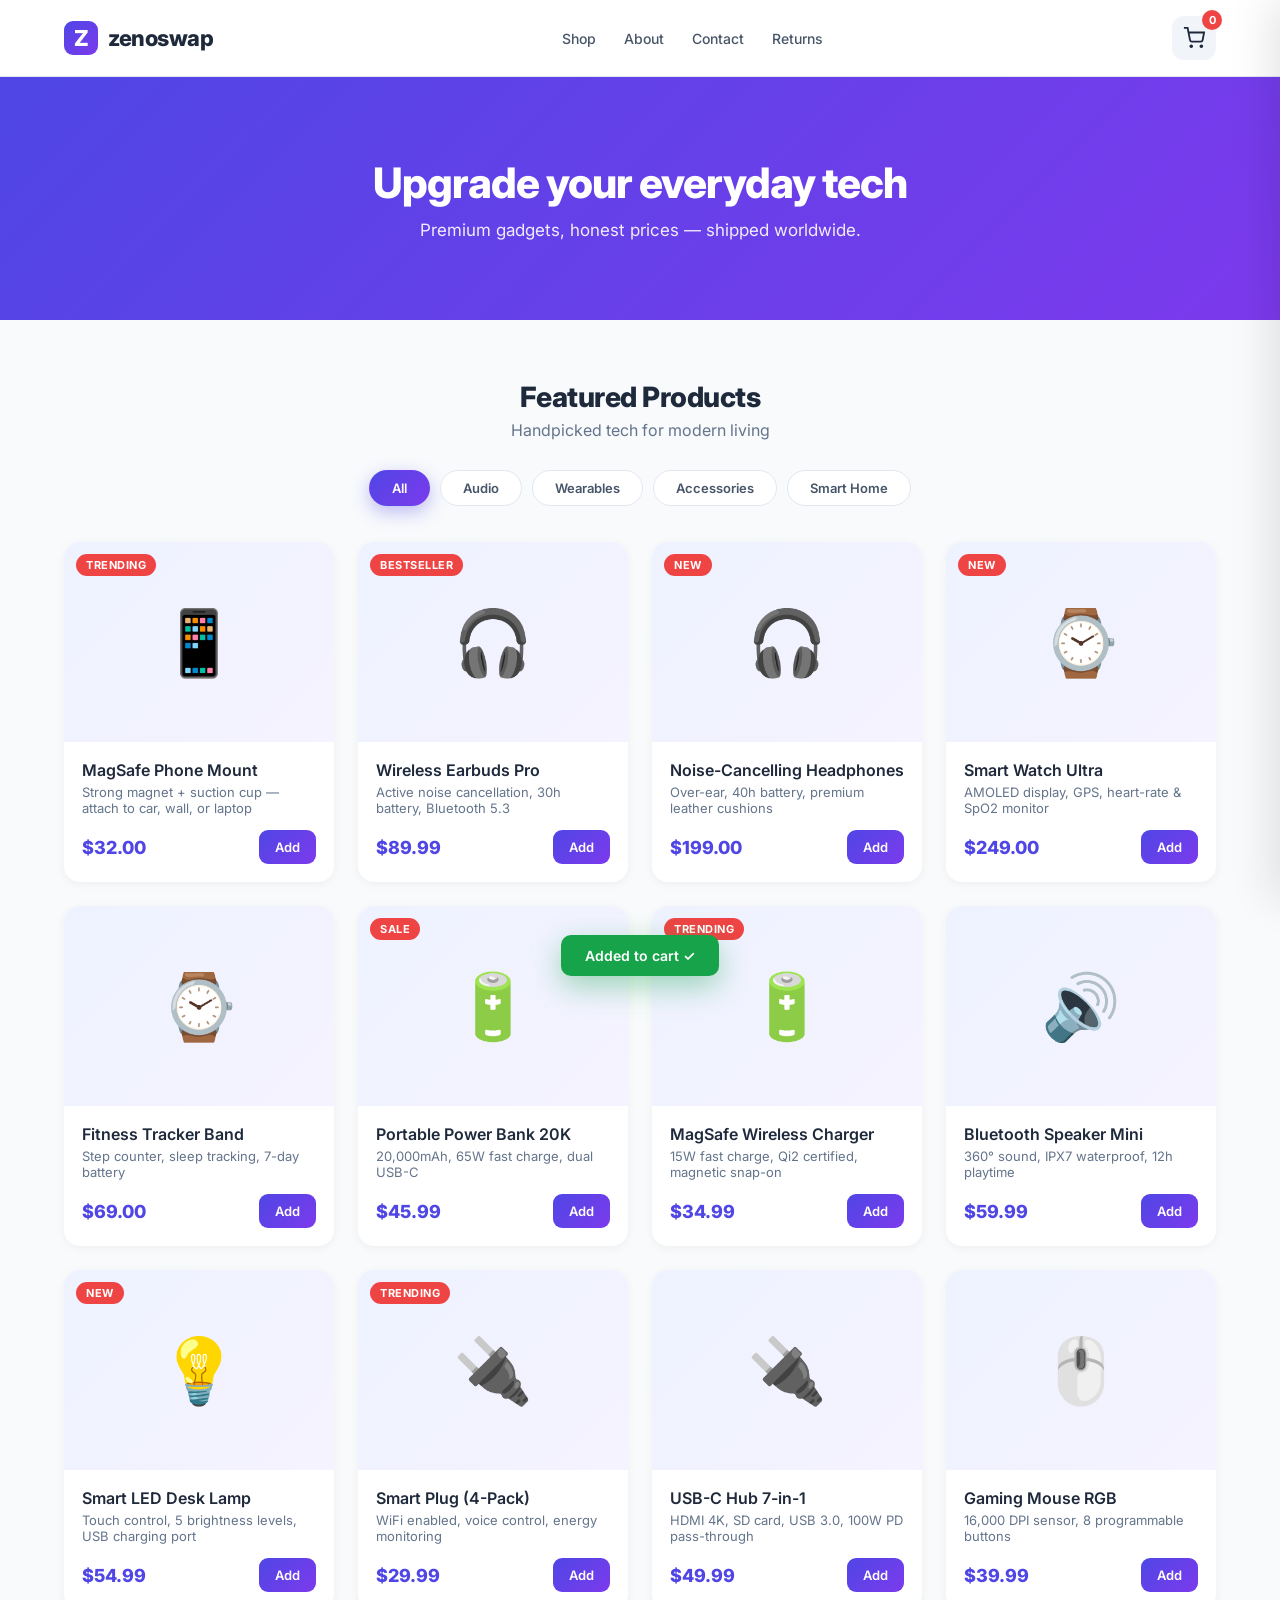
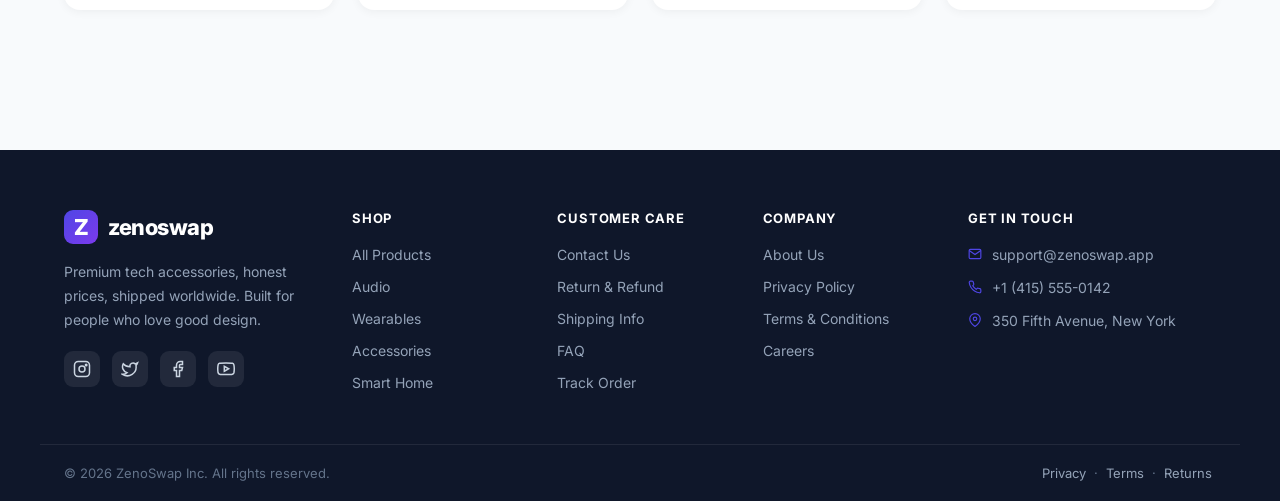
==== commit 7a3818a0: "Add 12 trending products with category filters" ====
--- a/index.html
+++ b/index.html
@@ -42,6 +42,15 @@
     <h2>Featured Products</h2>
     <p>Handpicked tech for modern living</p>
   </div>
+
+  <div class="category-filters" id="categoryFilters">
+    <button class="filter-btn active" data-cat="all" onclick="filterProducts('all', this)">All</button>
+    <button class="filter-btn" data-cat="Audio" onclick="filterProducts('Audio', this)">Audio</button>
+    <button class="filter-btn" data-cat="Wearables" onclick="filterProducts('Wearables', this)">Wearables</button>
+    <button class="filter-btn" data-cat="Accessories" onclick="filterProducts('Accessories', this)">Accessories</button>
+    <button class="filter-btn" data-cat="Smart Home" onclick="filterProducts('Smart Home', this)">Smart Home</button>
+  </div>
+
   <div class="product-grid" id="productGrid"></div>
 </section>
 
@@ -90,7 +99,7 @@
         <li><a href="#">Audio</a></li>
         <li><a href="#">Wearables</a></li>
         <li><a href="#">Accessories</a></li>
-        <li><a href="#">Deals</a></li>
+        <li><a href="#">Smart Home</a></li>
       </ul>
     </div>
     <div class="footer-col">
--- a/style.css
+++ b/style.css
@@ -128,9 +128,44 @@
   padding: 60px 24px;
 }
 
-.section-head { text-align: center; margin-bottom: 40px; }
+.section-head { text-align: center; margin-bottom: 30px; }
 .section-head h2 { font-size: 28px; font-weight: 800; letter-spacing: -0.5px; color: #1e293b; }
 .section-head p { color: #64748b; margin-top: 6px; }
+
+/* ============ CATEGORY FILTERS ============ */
+.category-filters {
+  display: flex;
+  justify-content: center;
+  gap: 10px;
+  margin-bottom: 36px;
+  flex-wrap: wrap;
+}
+
+.filter-btn {
+  padding: 9px 22px;
+  border: 1.5px solid #e2e8f0;
+  background: white;
+  color: #475569;
+  border-radius: 30px;
+  font-size: 13px;
+  font-weight: 600;
+  cursor: pointer;
+  transition: all 0.2s ease;
+  font-family: inherit;
+}
+
+.filter-btn:hover {
+  border-color: #4f46e5;
+  color: #4f46e5;
+  transform: translateY(-2px);
+}
+
+.filter-btn.active {
+  background: linear-gradient(135deg, #4f46e5, #7c3aed);
+  border-color: transparent;
+  color: white;
+  box-shadow: 0 6px 18px rgba(79,70,229,0.35);
+}
 
 .product-grid {
   display: grid;
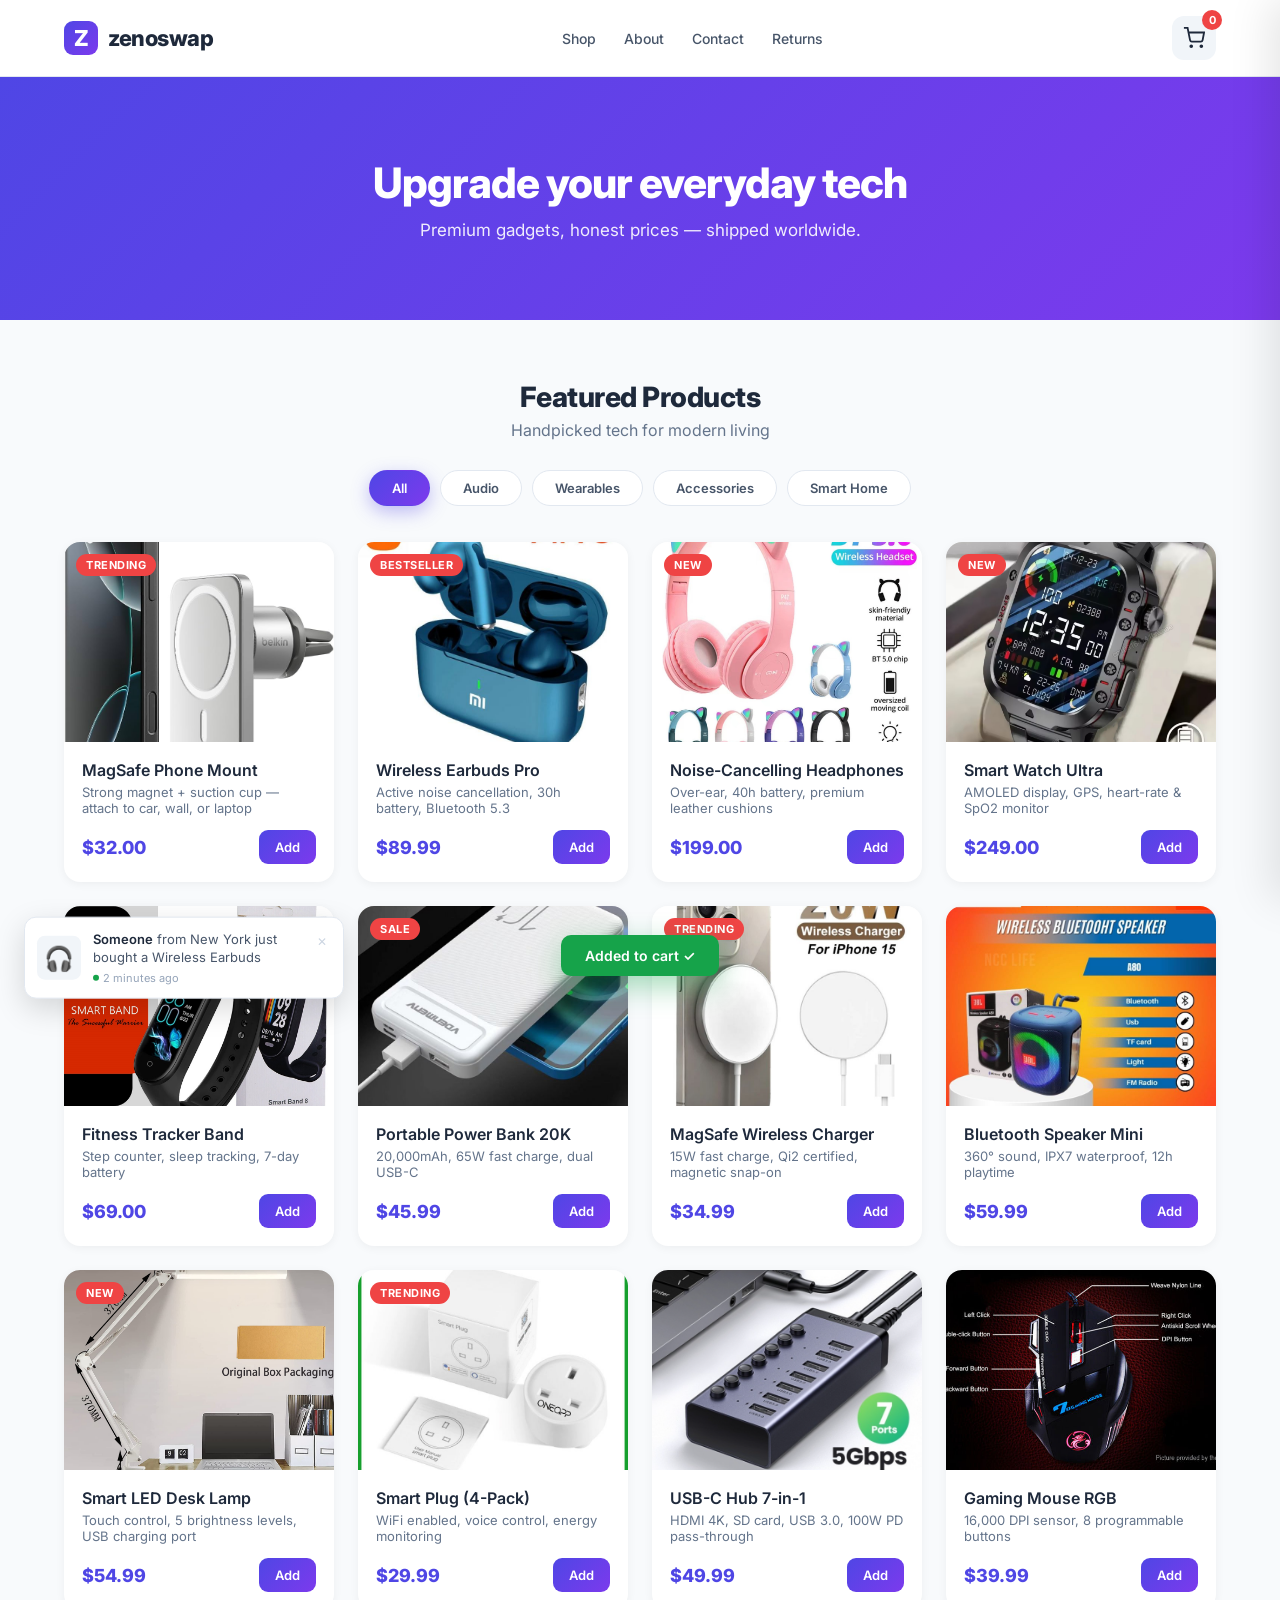
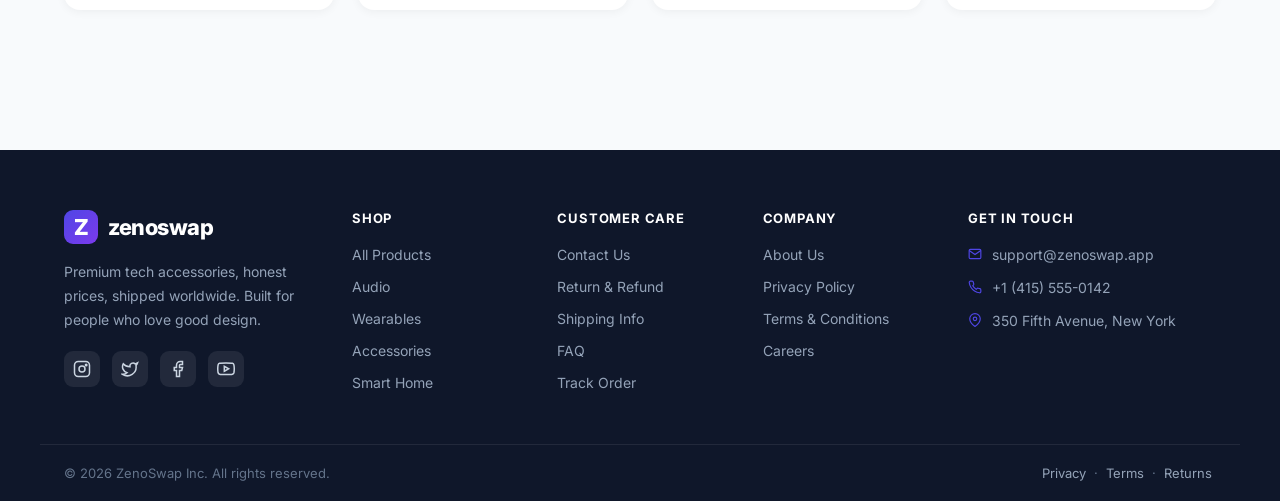
==== commit 5ba6d93b: "Added social proof notifications and full images" ====
--- a/index.html
+++ b/index.html
@@ -75,6 +75,18 @@
   </div>
 </aside>
 
+<!-- SOCIAL PROOF NOTIFICATION -->
+<div class="live-notification" id="liveNotification">
+  <div class="live-img" id="liveImg">🎧</div>
+  <div class="live-content">
+    <p class="live-text" id="liveText">
+      <strong>Someone</strong> from <span id="liveLocation">New York</span> just bought a <span id="liveProduct">Wireless Earbuds</span>
+    </p>
+    <p class="live-time" id="liveTime">2 minutes ago</p>
+  </div>
+  <button class="live-close" onclick="closeLiveNotif()">✕</button>
+</div>
+
 <div class="toast" id="toast">Added to cart ✓</div>
 
 <footer class="site-footer">
--- a/style.css
+++ b/style.css
@@ -192,6 +192,7 @@
   justify-content: center;
   font-size: 64px;
   position: relative;
+  overflow: hidden;
 }
 
 .product-badge {
@@ -206,6 +207,19 @@
   border-radius: 20px;
   text-transform: uppercase;
   letter-spacing: 0.5px;
+  z-index: 2;
+}
+
+.product-photo {
+  width: 100%;
+  height: 100%;
+  object-fit: cover;
+  display: block;
+  transition: transform 0.4s ease;
+}
+
+.product-card:hover .product-photo {
+  transform: scale(1.08);
 }
 
 .product-body { padding: 18px; flex: 1; display: flex; flex-direction: column; }
@@ -265,7 +279,7 @@
 .empty-cart { text-align: center; color: #94a3b8; padding: 40px 20px; }
 
 .cart-item { display: flex; gap: 12px; padding: 14px 0; border-bottom: 1px solid #f1f5f9; align-items: center; }
-.cart-item-img { width: 56px; height: 56px; background: linear-gradient(135deg, #eef2ff, #f5f3ff); border-radius: 10px; display: flex; align-items: center; justify-content: center; font-size: 26px; flex-shrink: 0; }
+.cart-item-img { width: 56px; height: 56px; background: linear-gradient(135deg, #eef2ff, #f5f3ff); border-radius: 10px; display: flex; align-items: center; justify-content: center; font-size: 26px; flex-shrink: 0; overflow: hidden; }
 .cart-item-info { flex: 1; }
 .cart-item-name { font-size: 14px; font-weight: 600; color: #1e293b; }
 .cart-item-price { font-size: 13px; color: #4f46e5; font-weight: 600; margin-top: 2px; }
@@ -295,6 +309,96 @@
 }
 .checkout-btn:hover:not(:disabled) { transform: translateY(-2px); box-shadow: 0 10px 25px rgba(79,70,229,0.5); }
 .checkout-btn:disabled { opacity: 0.5; cursor: not-allowed; }
+
+/* ============ SOCIAL PROOF NOTIFICATION ============ */
+.live-notification {
+  position: fixed;
+  bottom: 24px;
+  left: 24px;
+  background: white;
+  border-radius: 12px;
+  padding: 12px;
+  display: flex;
+  align-items: center;
+  gap: 12px;
+  box-shadow: 0 10px 30px rgba(0,0,0,0.15);
+  z-index: 1000;
+  max-width: 320px;
+  border: 1px solid #e2e8f0;
+  transform: translateY(150%);
+  transition: transform 0.5s cubic-bezier(0.4, 0, 0.2, 1);
+}
+
+.live-notification.show {
+  transform: translateY(0);
+}
+
+.live-img {
+  width: 44px;
+  height: 44px;
+  background: #f1f5f9;
+  border-radius: 8px;
+  display: flex;
+  align-items: center;
+  justify-content: center;
+  font-size: 24px;
+  flex-shrink: 0;
+  overflow: hidden;
+}
+
+.live-img img {
+  width: 100%;
+  height: 100%;
+  object-fit: cover;
+}
+
+.live-content {
+  flex: 1;
+  line-height: 1.4;
+}
+
+.live-text {
+  font-size: 13px;
+  color: #475569;
+  margin: 0 0 4px 0;
+}
+
+.live-text strong {
+  color: #1e293b;
+  font-weight: 600;
+}
+
+.live-time {
+  font-size: 11px;
+  color: #94a3b8;
+  margin: 0;
+  display: flex;
+  align-items: center;
+  gap: 4px;
+}
+
+.live-time::before {
+  content: '';
+  display: inline-block;
+  width: 6px;
+  height: 6px;
+  background: #16a34a;
+  border-radius: 50%;
+}
+
+.live-close {
+  background: none;
+  border: none;
+  color: #cbd5e1;
+  font-size: 12px;
+  cursor: pointer;
+  padding: 4px;
+  align-self: flex-start;
+}
+
+.live-close:hover {
+  color: #ef4444;
+}
 
 /* ============ TOAST ============ */
 .toast {
@@ -413,7 +517,7 @@
 .summary-card h3 { font-size: 16px; font-weight: 700; margin-bottom: 18px; }
 
 .summary-item { display: flex; gap: 12px; padding: 12px 0; border-bottom: 1px solid #f1f5f9; align-items: center; }
-.summary-item-img { width: 48px; height: 48px; background: linear-gradient(135deg, #eef2ff, #f5f3ff); border-radius: 8px; display: flex; align-items: center; justify-content: center; font-size: 24px; }
+.summary-item-img { width: 48px; height: 48px; background: linear-gradient(135deg, #eef2ff, #f5f3ff); border-radius: 8px; display: flex; align-items: center; justify-content: center; font-size: 24px; overflow: hidden; }
 .summary-item-info { flex: 1; }
 .summary-item-name { font-size: 13px; font-weight: 600; }
 .summary-item-qty { font-size: 12px; color: #64748b; }
@@ -653,4 +757,5 @@
   .footer-inner { grid-template-columns: 1fr; }
   .values-grid, .stats-grid { grid-template-columns: 1fr; }
   .legal-container { padding: 32px 20px; }
+  .live-notification { left: 16px; right: 16px; bottom: 16px; max-width: none; }
 }
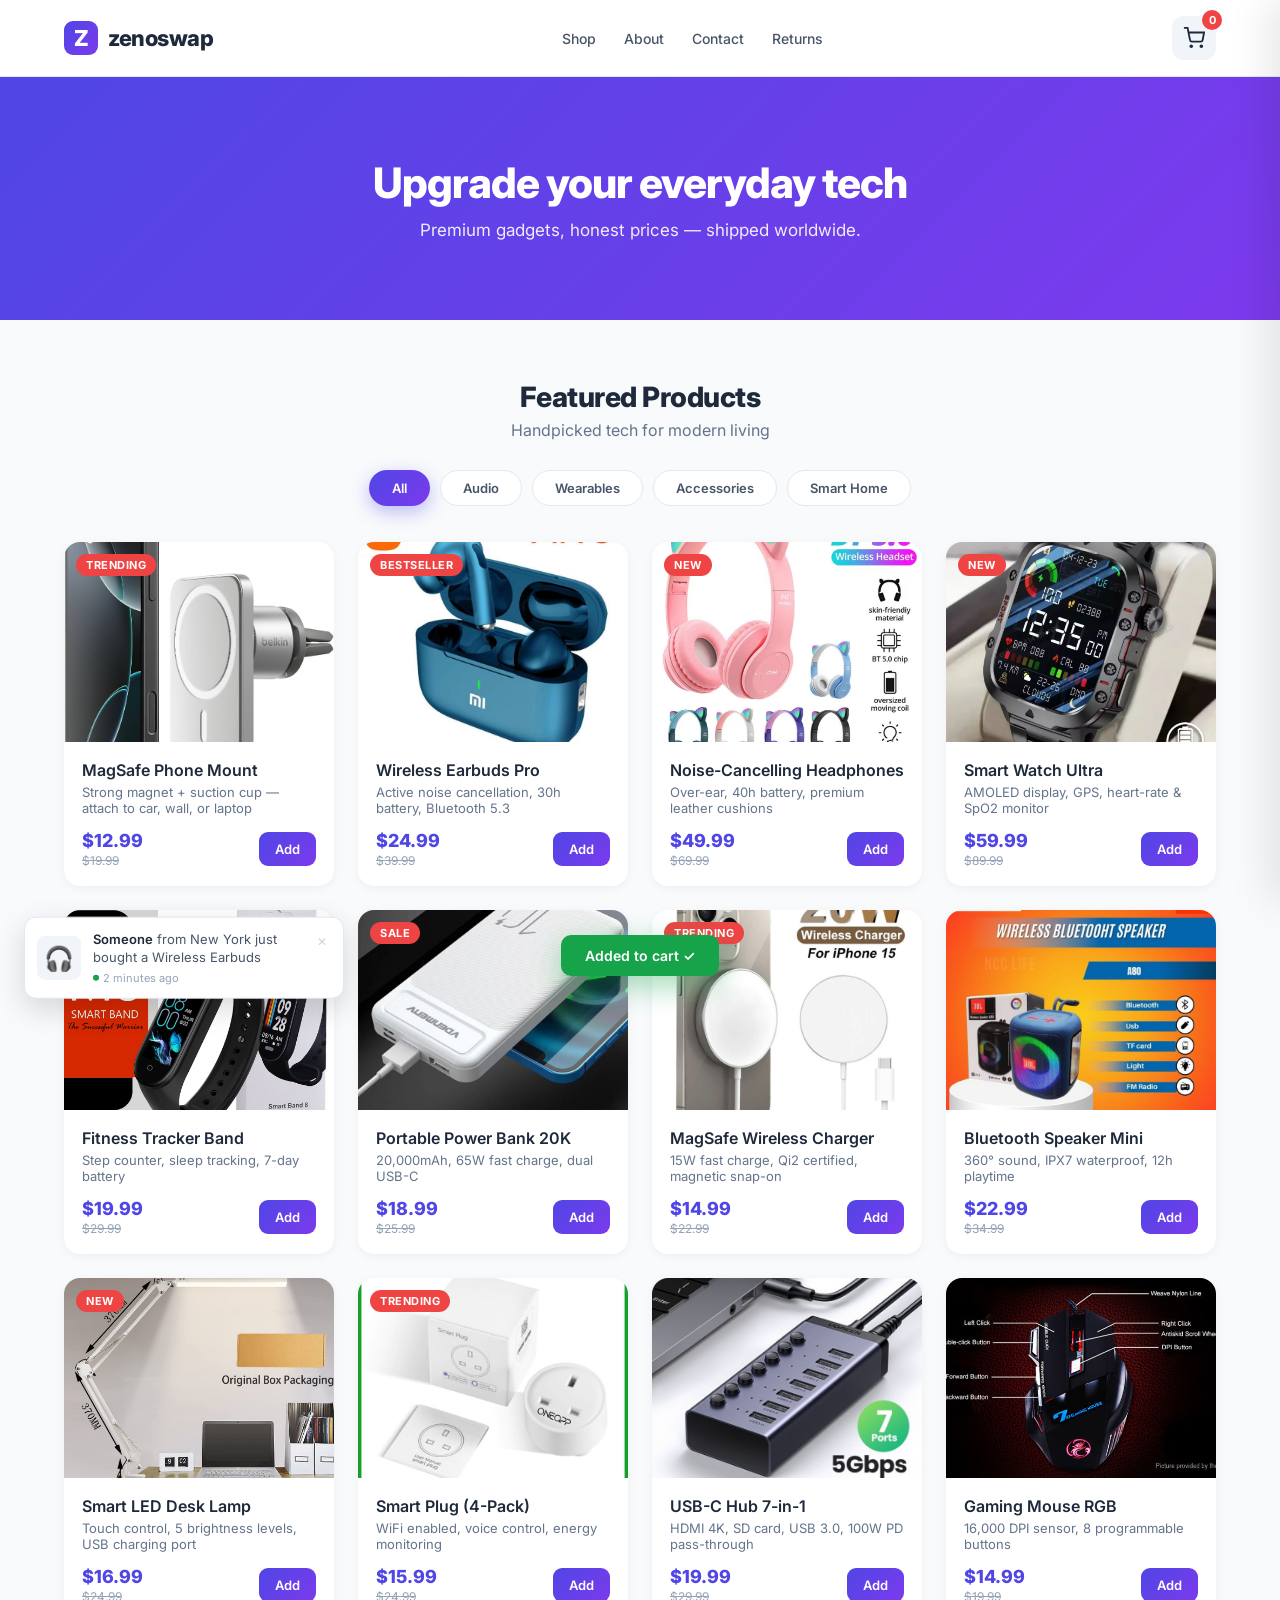
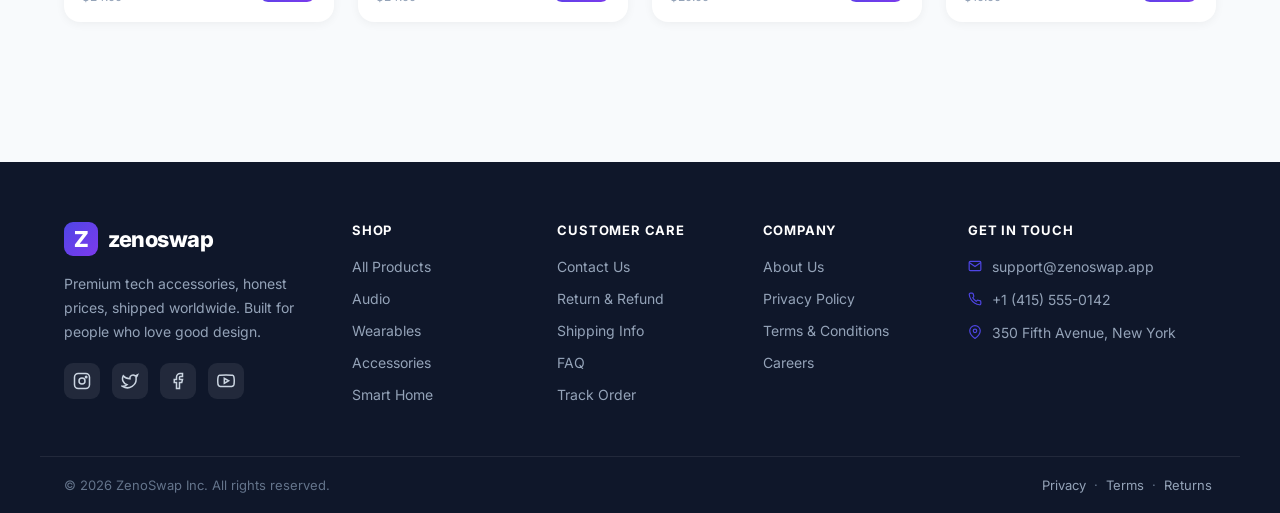
==== commit 484ae674: "Update prices with sale tags and add favicon" ====
--- a/index.html
+++ b/index.html
@@ -4,6 +4,7 @@
 <meta charset="UTF-8">
 <meta name="viewport" content="width=device-width, initial-scale=1.0">
 <title>ZenoSwap — Modern Tech Store</title>
+<link rel="icon" type="image/svg+xml" href="favicon.svg">
 <link rel="stylesheet" href="style.css">
 </head>
 <body>
--- a/style.css
+++ b/style.css
@@ -226,7 +226,25 @@
 .product-name { font-size: 16px; font-weight: 600; color: #1e293b; margin-bottom: 4px; }
 .product-desc { font-size: 13px; color: #64748b; margin-bottom: 14px; flex: 1; }
 .product-foot { display: flex; justify-content: space-between; align-items: center; }
-.product-price { font-size: 18px; font-weight: 800; color: #4f46e5; }
+
+/* ============ PRICE STYLES ============ */
+.price-box {
+  display: flex;
+  flex-direction: column;
+  gap: 2px;
+}
+
+.product-price {
+  font-size: 18px;
+  font-weight: 800;
+  color: #4f46e5;
+}
+
+.product-old-price {
+  font-size: 12px;
+  color: #94a3b8;
+  text-decoration: line-through;
+}
 
 .add-btn {
   background: linear-gradient(135deg, #4f46e5, #7c3aed);
